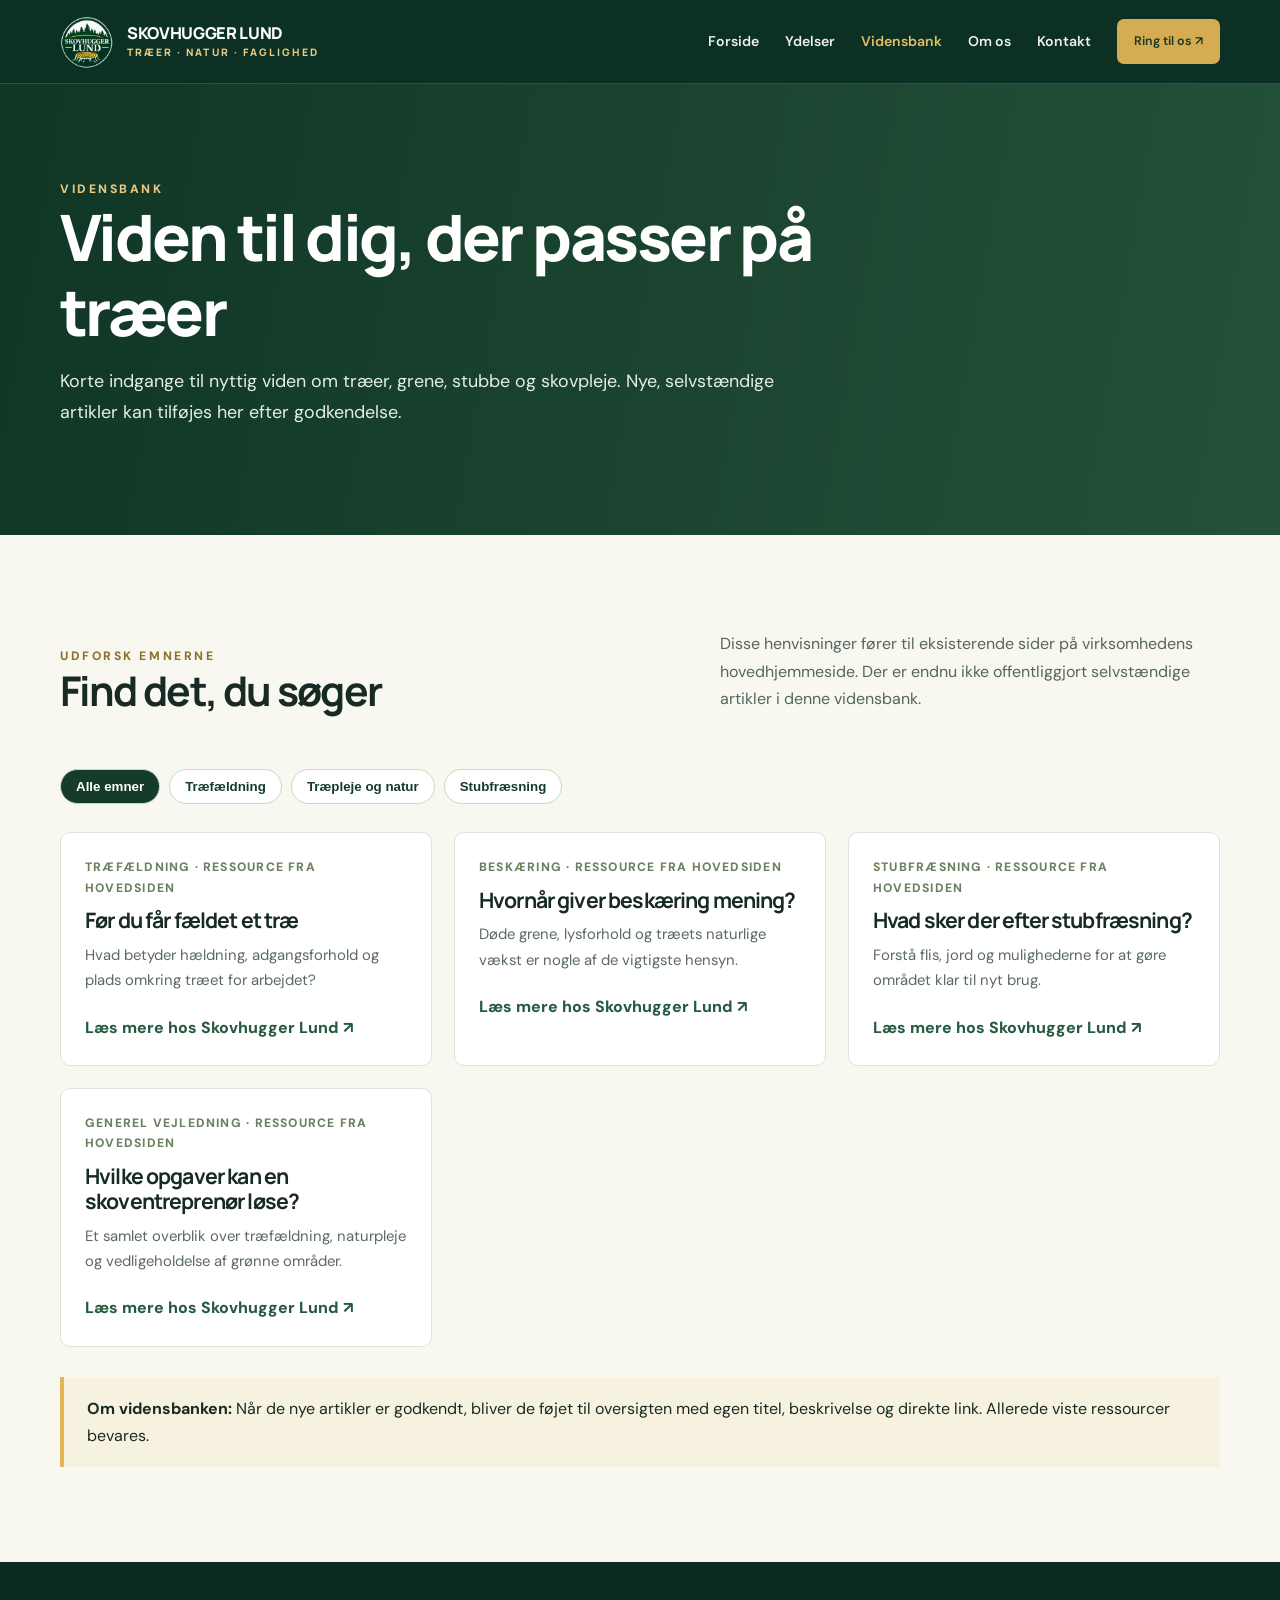
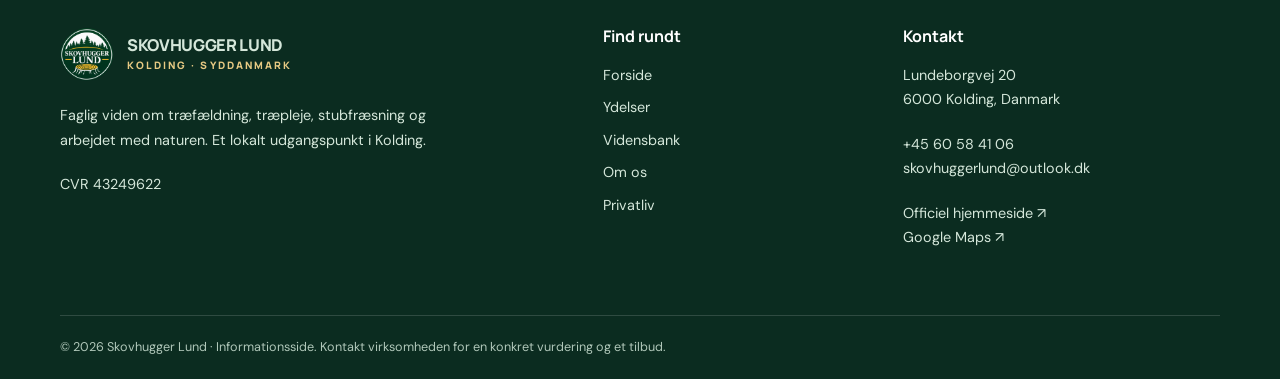
==== blog.html @ 534b33aa "Add files via upload" ====
<!doctype html><html lang="da"><head><meta charset="utf-8"><meta name="viewport" content="width=device-width, initial-scale=1"><meta name="theme-color" content="#0d3024"><meta name="description" content="Læs praktisk information om træfældning, beskæring, træpleje og stubfræsning. Vidensbank fra Skovhugger Lund."><meta name="robots" content="index,follow"><title>Vidensbank om træer | Skovhugger Lund</title><link rel="icon" type="image/png" href="favicon.png"><link rel="stylesheet" href="styles.css"><meta property="og:type" content="website"><meta property="og:title" content="Vidensbank om træer | Skovhugger Lund"><meta property="og:description" content="Læs praktisk information om træfældning, beskæring, træpleje og stubfræsning. Vidensbank fra Skovhugger Lund."><meta property="og:image" content="https://www.skovhuggerlund.dk/wp-content/uploads/2026/08/Skovhugger-Lund-logo.jpg.webp"></head><body><a href="#main" class="sr-only">Spring til indhold</a><header class="header"><div class="container header-inner"><a class="brand" href="index.html" aria-label="Skovhugger Lund – forsiden"><img src="logo.png" width="54" height="54" alt="Skovhugger Lund logo"><span>SKOVHUGGER LUND<small>TRÆER · NATUR · FAGLIGHED</small></span></a><button class="menu-button" type="button" aria-label="Åbn menu" aria-controls="nav" aria-expanded="false">☰</button><nav class="nav" id="nav" aria-label="Hovedmenu"><a href="index.html">Forside</a><a href="services.html">Ydelser</a><a href="blog.html" class="active" aria-current="page">Vidensbank</a><a href="about.html">Om os</a><a href="contact.html">Kontakt</a><a class="btn gold" href="tel:+4560584106">Ring til os ↗</a></nav></div></header><main id="main"><section class="page-hero"><div class="container"><div class="eyebrow light">Vidensbank</div><h1>Viden til dig, der passer på træer</h1><p>Korte indgange til nyttig viden om træer, grene, stubbe og skovpleje. Nye, selvstændige artikler kan tilføjes her efter godkendelse.</p></div></section><section class="section"><div class="container"><div class="section-title"><div><div class="eyebrow">Udforsk emnerne</div><h2>Find det, du søger</h2></div><p class="muted">Disse henvisninger fører til eksisterende sider på virksomhedens hovedhjemmeside. Der er endnu ikke offentliggjort selvstændige artikler i denne vidensbank.</p></div><div class="filters" role="group" aria-label="Filtrér ressourcer"><button type="button" class="filter" data-filter="alle" aria-pressed="true">Alle emner</button><button type="button" class="filter" data-filter="traer" aria-pressed="false">Træfældning</button><button type="button" class="filter" data-filter="pleje" aria-pressed="false">Træpleje og natur</button><button type="button" class="filter" data-filter="stub" aria-pressed="false">Stubfræsning</button></div><div class="grid"><article class="resource" data-category="traer"><div class="resource-tag">Træfældning · Ressource fra hovedsiden</div><h3>Før du får fældet et træ</h3><p>Hvad betyder hældning, adgangsforhold og plads omkring træet for arbejdet?</p><a class="text-link" href="https://www.skovhuggerlund.dk/traefaeldning/" target="_blank" rel="noopener">Læs mere hos Skovhugger Lund ↗</a></article><article class="resource" data-category="pleje"><div class="resource-tag">Beskæring · Ressource fra hovedsiden</div><h3>Hvornår giver beskæring mening?</h3><p>Døde grene, lysforhold og træets naturlige vækst er nogle af de vigtigste hensyn.</p><a class="text-link" href="https://www.skovhuggerlund.dk/ydelser/" target="_blank" rel="noopener">Læs mere hos Skovhugger Lund ↗</a></article><article class="resource" data-category="stub"><div class="resource-tag">Stubfræsning · Ressource fra hovedsiden</div><h3>Hvad sker der efter stubfræsning?</h3><p>Forstå flis, jord og mulighederne for at gøre området klar til nyt brug.</p><a class="text-link" href="https://www.skovhuggerlund.dk/stubfraesning/" target="_blank" rel="noopener">Læs mere hos Skovhugger Lund ↗</a></article><article class="resource" data-category="pleje"><div class="resource-tag">Generel vejledning · Ressource fra hovedsiden</div><h3>Hvilke opgaver kan en skoventreprenør løse?</h3><p>Et samlet overblik over træfældning, naturpleje og vedligeholdelse af grønne områder.</p><a class="text-link" href="https://www.skovhuggerlund.dk/ydelser/" target="_blank" rel="noopener">Læs mere hos Skovhugger Lund ↗</a></article></div><div class="notice"><strong>Om vidensbanken:</strong> Når de nye artikler er godkendt, bliver de føjet til oversigten med egen titel, beskrivelse og direkte link. Allerede viste ressourcer bevares.</div></div></section></main><footer class="footer"><div class="container"><div class="footer-cols"><div><a class="brand" href="index.html"><img src="logo.png" alt="Skovhugger Lund" width="52" height="52"><span>SKOVHUGGER LUND<small>KOLDING · SYDDANMARK</small></span></a><p style="margin-top:22px;max-width:370px">Faglig viden om træfældning, træpleje, stubfræsning og arbejdet med naturen. Et lokalt udgangspunkt i Kolding.</p><p>CVR 43249622</p></div><div><h3>Find rundt</h3><ul><li><a href="index.html">Forside</a></li><li><a href="services.html">Ydelser</a></li><li><a href="blog.html">Vidensbank</a></li><li><a href="about.html">Om os</a></li><li><a href="privacy.html">Privatliv</a></li></ul></div><div><h3>Kontakt</h3><p>Lundeborgvej 20<br>6000 Kolding, Danmark</p><p><a href="tel:+4560584106">+45 60 58 41 06</a><br><a href="mailto:skovhuggerlund@outlook.dk">skovhuggerlund@outlook.dk</a></p><p><a href="https://www.skovhuggerlund.dk/" target="_blank" rel="noopener">Officiel hjemmeside ↗</a><br><a href="https://maps.app.goo.gl/Zr2GKgcFrVyvJgzz7" target="_blank" rel="noopener">Google Maps ↗</a></p></div></div><div class="footer-bottom">© <span id="year">2026</span> Skovhugger Lund · Informationsside. Kontakt virksomheden for en konkret vurdering og et tilbud.</div></div></footer><script src="main.js" defer></script><script>document.getElementById('year').textContent=new Date().getFullYear()</script></body></html>
---- styles.css ----
@import url('https://fonts.googleapis.com/css2?family=DM+Sans:wght@400;500;600;700&family=Manrope:wght@400;500;600;700;800&display=swap');
:root{--pine:#153c2b;--dark:#09291e;--ink:#172b24;--gold:#e5b655;--cream:#f8f7f0;--mint:#ebf1eb;--line:#dbe5db;--max:1160px}*{box-sizing:border-box}html{scroll-behavior:smooth}body{margin:0;color:var(--ink);background:var(--cream);font:16px/1.7 'DM Sans',Arial,sans-serif}a{color:inherit}img{max-width:100%}h1,h2,h3,h4{font-family:Manrope,Arial,sans-serif;line-height:1.17;letter-spacing:-.04em;margin:0 0 17px}h1{font-size:clamp(2.6rem,6vw,5.4rem);font-weight:800}h2{font-size:clamp(2rem,3.2vw,3.4rem)}h3{font-size:1.33rem}p{margin:0 0 20px}a:focus-visible,button:focus-visible,input:focus-visible{outline:3px solid var(--gold);outline-offset:3px}.container{width:min(var(--max),calc(100% - 44px));margin:auto}.eyebrow{font-size:.76rem;text-transform:uppercase;letter-spacing:.21em;font-weight:800;color:#91712c}.eyebrow.light{color:#e9ca84}.muted{color:#53675d}.header{position:sticky;top:0;z-index:30;background:#0d3024;color:#fff;border-bottom:1px solid #ffffff25}.header-inner{display:flex;align-items:center;justify-content:space-between;gap:30px;min-height:83px}.brand{display:flex;align-items:center;gap:13px;text-decoration:none;font:800 1.02rem/1.14 Manrope,sans-serif;letter-spacing:-.02em}.brand img{width:54px;height:54px;object-fit:contain}.brand small{display:block;font-size:.64rem;letter-spacing:.2em;color:#e7ca83;margin-top:5px}.nav{display:flex;align-items:center;gap:26px}.nav a{font-size:.88rem;font-weight:600;text-decoration:none;opacity:.93}.nav a:hover,.nav a.active{color:#f3ca6b}.btn{display:inline-flex;align-items:center;justify-content:center;gap:8px;border:1px solid transparent;border-radius:7px;padding:13px 21px;font-weight:800;text-decoration:none;font-size:.91rem;transition:.2s}.btn:hover{transform:translateY(-2px)}.btn.gold{color:#193827;background:var(--gold)}.btn.dark{color:white;background:var(--pine)}.btn.outline{border-color:#adc4b6;color:var(--pine)}.nav .btn{font-size:.78rem;padding:11px 16px}.menu-button{display:none;border:1px solid #ffffff55;border-radius:6px;background:transparent;color:white;font-size:1.25rem;padding:7px 12px;cursor:pointer}.hero{position:relative;background:linear-gradient(90deg,rgba(5,30,22,.95),rgba(5,30,22,.82) 52%,rgba(5,30,22,.24)),url('forest-hero.svg') center/cover;min-height:670px;display:flex;align-items:center;color:#fff;overflow:hidden}.hero .container{padding:92px 0;position:relative;z-index:1}.hero h1{max-width:830px}.hero p{max-width:600px;color:#e1e9df;font-size:1.16rem}.hero-actions{display:flex;gap:14px;flex-wrap:wrap;margin-top:33px}.hero .btn.outline{border-color:#fff7;color:#fff}.hero-bottom{margin-top:62px;display:flex;gap:36px;flex-wrap:wrap}.hero-bottom span{border-left:2px solid var(--gold);padding-left:14px;font-size:.9rem;color:#d4e4d9}.section{padding:95px 0}.section.soft{background:#edf3ef}.section.dark{background:#143e2d;color:white}.section-title{display:flex;justify-content:space-between;align-items:end;gap:20px;margin-bottom:37px}.section-title p{max-width:500px}.grid{display:grid;grid-template-columns:repeat(3,1fr);gap:22px}.card{background:#fff;border:1px solid #dfe8df;border-radius:11px;overflow:hidden;box-shadow:0 10px 27px #173f2910;display:flex;flex-direction:column}.card-icon{height:145px;background:linear-gradient(145deg,#d1e5d5,#ecf0e5);display:grid;place-items:center;font-size:3.3rem;color:#255541}.card-body{padding:25px;flex:1}.card h3{font-size:1.19rem;margin-bottom:10px}.card p{font-size:.92rem;color:#56685e;line-height:1.65}.text-link{text-decoration:none;font-weight:800;color:#275b41}.text-link:hover{text-decoration:underline}.split{display:grid;grid-template-columns:1fr 1fr;gap:65px;align-items:center}.visual{border-radius:12px;min-height:410px;background:linear-gradient(180deg,#17412f22,#0b3028ce),url('forest-hero.svg') center/cover;position:relative;overflow:hidden}.visual .stamp{position:absolute;bottom:23px;left:22px;background:#fff;padding:14px 18px;border-radius:8px;max-width:240px;font-weight:800;line-height:1.35}.checklist{list-style:none;margin:26px 0;padding:0}.checklist li{padding:10px 0;border-bottom:1px solid #dbe6dd}.checklist li:before{content:'✓';font-weight:bold;color:#2d7950;margin-right:12px}.steps{display:grid;grid-template-columns:repeat(4,1fr);gap:18px}.step{background:#23513c;border:1px solid #ffffff1c;border-radius:12px;padding:27px}.step strong{display:block;font:800 2.3rem Manrope;color:#edc26b;margin-bottom:24px}.step h3{font-size:1.1rem}.step p{font-size:.9rem;color:#d2e2d7;margin:0}.cta{background:#e4b65c;padding:49px;border-radius:14px;display:flex;justify-content:space-between;align-items:center;gap:28px}.cta h2{font-size:2.25rem}.cta p{margin:0}.footer{background:#0b2c20;color:#d5e7da;padding:65px 0 22px}.footer-cols{display:grid;grid-template-columns:2fr 1fr 1.3fr;gap:55px}.footer h3{font-size:1rem;color:#fff;letter-spacing:0}.footer a{text-decoration:none}.footer a:hover{color:#efc26c}.footer ul{list-style:none;padding:0;margin:0}.footer li{margin:8px 0}.footer p,.footer li{font-size:.9rem}.footer-bottom{border-top:1px solid #ffffff26;margin-top:45px;padding-top:20px;font-size:.79rem;color:#b0c7b9}.page-hero{background:linear-gradient(100deg,#103626,#245139);color:white;padding:95px 0 88px}.page-hero h1{font-size:clamp(2.4rem,5vw,4.4rem);max-width:850px}.page-hero p{max-width:720px;color:#e4eee7;font-size:1.12rem}.article{max-width:800px;margin:auto}.article h2{font-size:1.7rem;margin-top:39px}.article h3{font-size:1.25rem;margin-top:27px}.article li{margin:9px 0}.pill{display:inline-block;border:1px solid #ccdacd;padding:7px 12px;margin:4px;border-radius:30px;background:white;font-size:.85rem}.filters{display:flex;flex-wrap:wrap;gap:9px;margin-bottom:28px}.filter{background:#fff;border:1px solid #c6d9c8;padding:9px 15px;border-radius:30px;cursor:pointer;color:var(--pine);font-weight:700}.filter[aria-pressed=true]{background:var(--pine);color:white}.resource{padding:24px;border-radius:10px;border:1px solid var(--line);background:#fff}.resource-tag{font-size:.76rem;text-transform:uppercase;letter-spacing:.1em;color:#6a805f;font-weight:800}.resource h3{margin:10px 0}.resource p{font-size:.93rem;color:#5a6a62}.contact-grid{display:grid;grid-template-columns:1fr 1fr;gap:22px}.contact-box{background:white;border:1px solid var(--line);padding:32px;border-radius:12px}.contact-box h3{margin-bottom:12px}.notice{border-left:4px solid var(--gold);padding:18px 23px;background:#f7f1df;margin-top:30px}.sr-only{position:absolute;clip:rect(0,0,0,0);width:1px;height:1px;overflow:hidden}@media(max-width:900px){.nav{display:none;position:absolute;top:82px;left:0;right:0;background:#0d3024;flex-direction:column;align-items:stretch;gap:0;padding:10px 25px 22px;box-shadow:0 16px 20px #0003}.nav.open{display:flex}.nav a{padding:12px;border-bottom:1px solid #ffffff1b}.menu-button{display:block}.grid{grid-template-columns:repeat(2,1fr)}.steps{grid-template-columns:repeat(2,1fr)}.split{grid-template-columns:1fr}.footer-cols{grid-template-columns:1fr 1fr}.cta{flex-direction:column;align-items:start}}@media(max-width:600px){.container{width:min(var(--max),calc(100% - 32px))}.section{padding:66px 0}.hero{min-height:610px}.hero .container{padding:70px 0}.hero h1{font-size:2.75rem}.hero-bottom{gap:15px;margin-top:42px}.grid,.steps,.footer-cols,.contact-grid{grid-template-columns:1fr}.section-title{display:block}.visual{min-height:280px}.cta{padding:28px}.cta h2{font-size:1.75rem}.brand img{width:48px;height:48px}.page-hero{padding:65px 0}.footer-cols{gap:25px}}
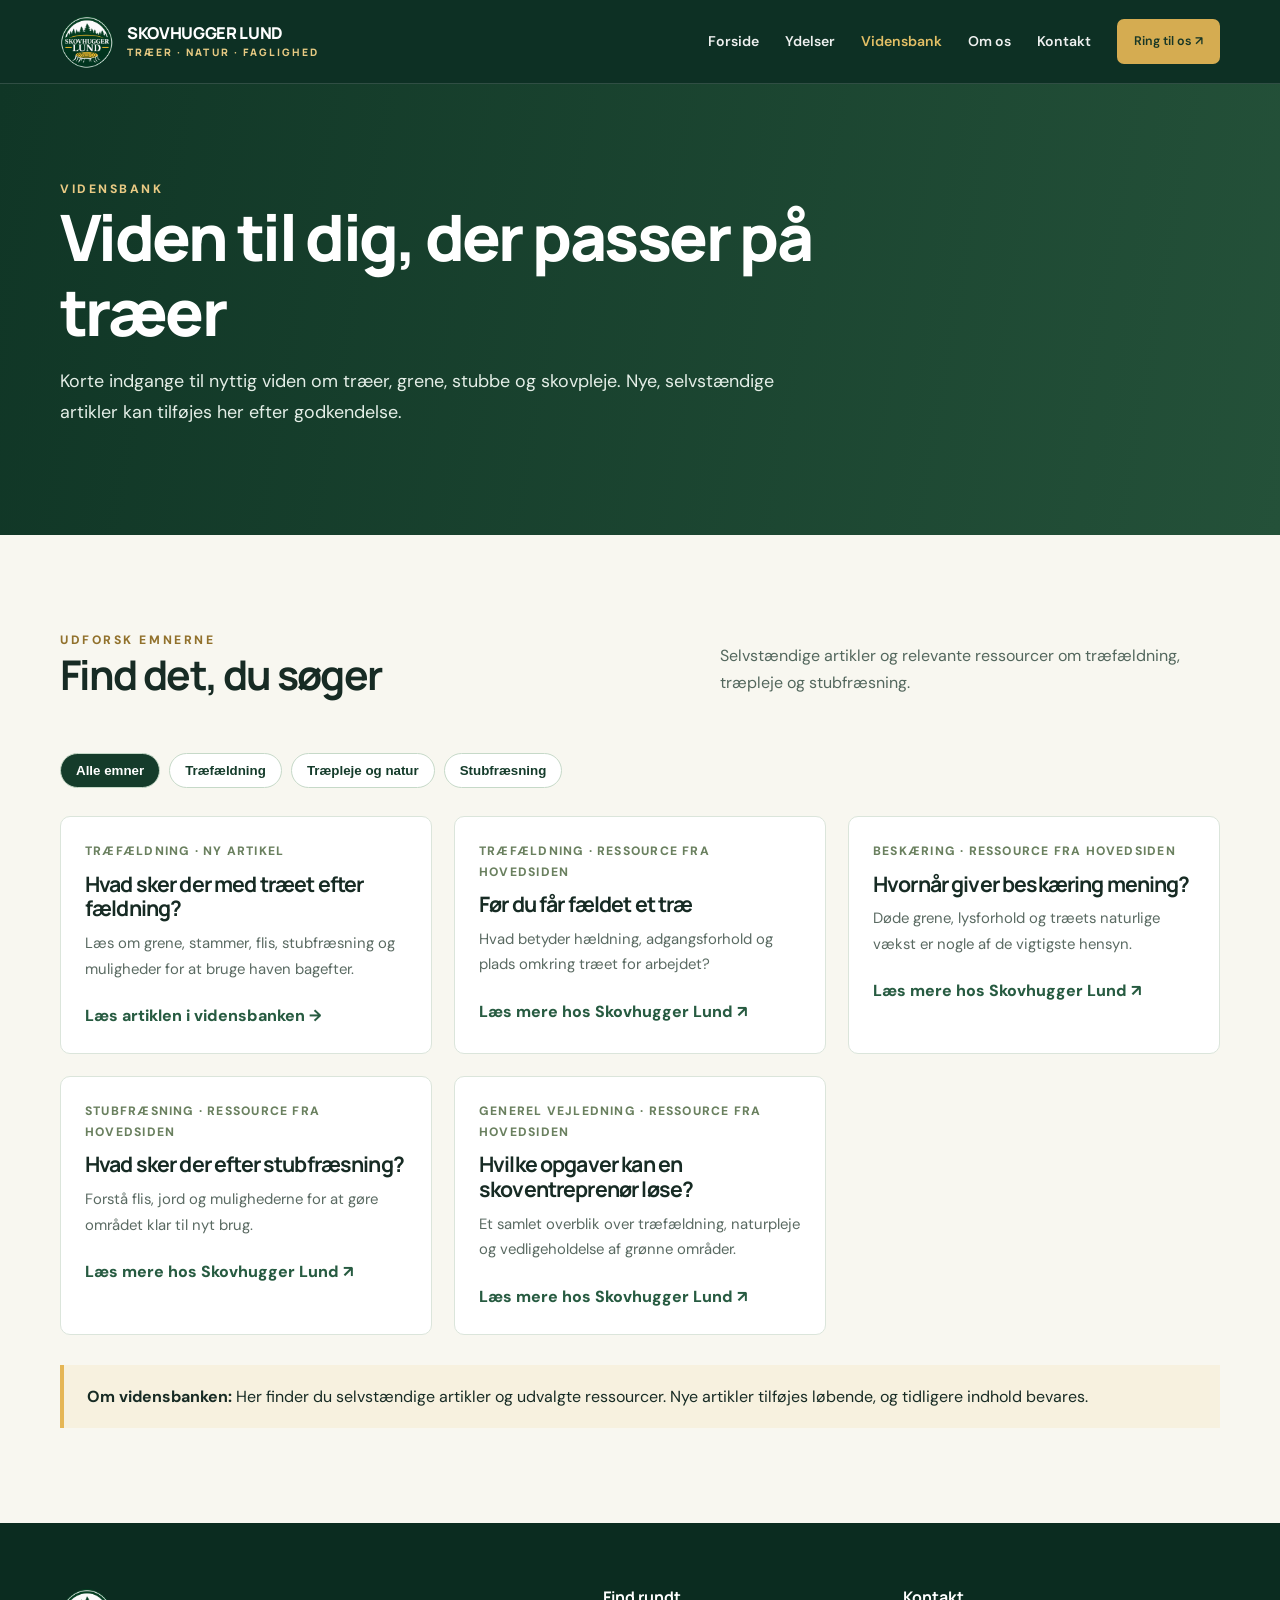
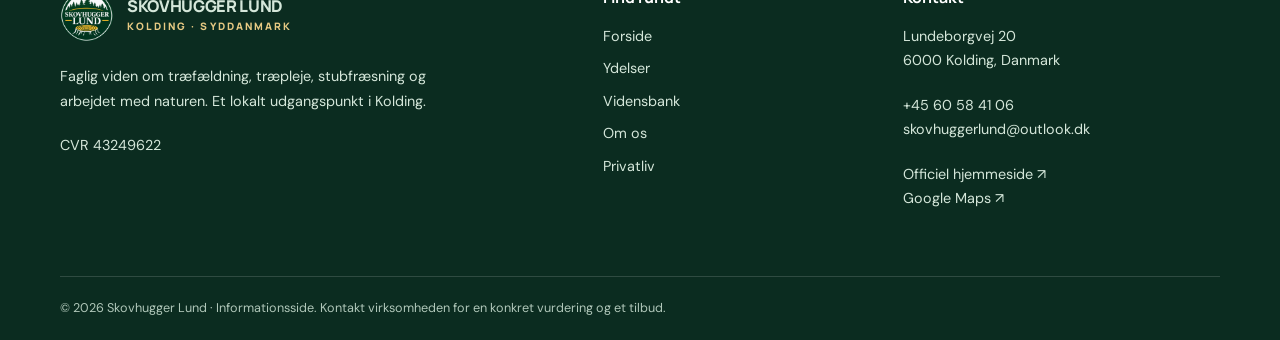
==== commit 50549cc2: "Add files via upload" ====
--- a/blog.html
+++ b/blog.html
@@ -1 +1,2 @@
-<!doctype html><html lang="da"><head><meta charset="utf-8"><meta name="viewport" content="width=device-width, initial-scale=1"><meta name="theme-color" content="#0d3024"><meta name="description" content="Læs praktisk information om træfældning, beskæring, træpleje og stubfræsning. Vidensbank fra Skovhugger Lund."><meta name="robots" content="index,follow"><title>Vidensbank om træer | Skovhugger Lund</title><link rel="icon" type="image/png" href="favicon.png"><link rel="stylesheet" href="styles.css"><meta property="og:type" content="website"><meta property="og:title" content="Vidensbank om træer | Skovhugger Lund"><meta property="og:description" content="Læs praktisk information om træfældning, beskæring, træpleje og stubfræsning. Vidensbank fra Skovhugger Lund."><meta property="og:image" content="https://www.skovhuggerlund.dk/wp-content/uploads/2026/08/Skovhugger-Lund-logo.jpg.webp"></head><body><a href="#main" class="sr-only">Spring til indhold</a><header class="header"><div class="container header-inner"><a class="brand" href="index.html" aria-label="Skovhugger Lund – forsiden"><img src="logo.png" width="54" height="54" alt="Skovhugger Lund logo"><span>SKOVHUGGER LUND<small>TRÆER · NATUR · FAGLIGHED</small></span></a><button class="menu-button" type="button" aria-label="Åbn menu" aria-controls="nav" aria-expanded="false">☰</button><nav class="nav" id="nav" aria-label="Hovedmenu"><a href="index.html">Forside</a><a href="services.html">Ydelser</a><a href="blog.html" class="active" aria-current="page">Vidensbank</a><a href="about.html">Om os</a><a href="contact.html">Kontakt</a><a class="btn gold" href="tel:+4560584106">Ring til os ↗</a></nav></div></header><main id="main"><section class="page-hero"><div class="container"><div class="eyebrow light">Vidensbank</div><h1>Viden til dig, der passer på træer</h1><p>Korte indgange til nyttig viden om træer, grene, stubbe og skovpleje. Nye, selvstændige artikler kan tilføjes her efter godkendelse.</p></div></section><section class="section"><div class="container"><div class="section-title"><div><div class="eyebrow">Udforsk emnerne</div><h2>Find det, du søger</h2></div><p class="muted">Disse henvisninger fører til eksisterende sider på virksomhedens hovedhjemmeside. Der er endnu ikke offentliggjort selvstændige artikler i denne vidensbank.</p></div><div class="filters" role="group" aria-label="Filtrér ressourcer"><button type="button" class="filter" data-filter="alle" aria-pressed="true">Alle emner</button><button type="button" class="filter" data-filter="traer" aria-pressed="false">Træfældning</button><button type="button" class="filter" data-filter="pleje" aria-pressed="false">Træpleje og natur</button><button type="button" class="filter" data-filter="stub" aria-pressed="false">Stubfræsning</button></div><div class="grid"><article class="resource" data-category="traer"><div class="resource-tag">Træfældning · Ressource fra hovedsiden</div><h3>Før du får fældet et træ</h3><p>Hvad betyder hældning, adgangsforhold og plads omkring træet for arbejdet?</p><a class="text-link" href="https://www.skovhuggerlund.dk/traefaeldning/" target="_blank" rel="noopener">Læs mere hos Skovhugger Lund ↗</a></article><article class="resource" data-category="pleje"><div class="resource-tag">Beskæring · Ressource fra hovedsiden</div><h3>Hvornår giver beskæring mening?</h3><p>Døde grene, lysforhold og træets naturlige vækst er nogle af de vigtigste hensyn.</p><a class="text-link" href="https://www.skovhuggerlund.dk/ydelser/" target="_blank" rel="noopener">Læs mere hos Skovhugger Lund ↗</a></article><article class="resource" data-category="stub"><div class="resource-tag">Stubfræsning · Ressource fra hovedsiden</div><h3>Hvad sker der efter stubfræsning?</h3><p>Forstå flis, jord og mulighederne for at gøre området klar til nyt brug.</p><a class="text-link" href="https://www.skovhuggerlund.dk/stubfraesning/" target="_blank" rel="noopener">Læs mere hos Skovhugger Lund ↗</a></article><article class="resource" data-category="pleje"><div class="resource-tag">Generel vejledning · Ressource fra hovedsiden</div><h3>Hvilke opgaver kan en skoventreprenør løse?</h3><p>Et samlet overblik over træfældning, naturpleje og vedligeholdelse af grønne områder.</p><a class="text-link" href="https://www.skovhuggerlund.dk/ydelser/" target="_blank" rel="noopener">Læs mere hos Skovhugger Lund ↗</a></article></div><div class="notice"><strong>Om vidensbanken:</strong> Når de nye artikler er godkendt, bliver de føjet til oversigten med egen titel, beskrivelse og direkte link. Allerede viste ressourcer bevares.</div></div></section></main><footer class="footer"><div class="container"><div class="footer-cols"><div><a class="brand" href="index.html"><img src="logo.png" alt="Skovhugger Lund" width="52" height="52"><span>SKOVHUGGER LUND<small>KOLDING · SYDDANMARK</small></span></a><p style="margin-top:22px;max-width:370px">Faglig viden om træfældning, træpleje, stubfræsning og arbejdet med naturen. Et lokalt udgangspunkt i Kolding.</p><p>CVR 43249622</p></div><div><h3>Find rundt</h3><ul><li><a href="index.html">Forside</a></li><li><a href="services.html">Ydelser</a></li><li><a href="blog.html">Vidensbank</a></li><li><a href="about.html">Om os</a></li><li><a href="privacy.html">Privatliv</a></li></ul></div><div><h3>Kontakt</h3><p>Lundeborgvej 20<br>6000 Kolding, Danmark</p><p><a href="tel:+4560584106">+45 60 58 41 06</a><br><a href="mailto:skovhuggerlund@outlook.dk">skovhuggerlund@outlook.dk</a></p><p><a href="https://www.skovhuggerlund.dk/" target="_blank" rel="noopener">Officiel hjemmeside ↗</a><br><a href="https://maps.app.goo.gl/Zr2GKgcFrVyvJgzz7" target="_blank" rel="noopener">Google Maps ↗</a></p></div></div><div class="footer-bottom">© <span id="year">2026</span> Skovhugger Lund · Informationsside. Kontakt virksomheden for en konkret vurdering og et tilbud.</div></div></footer><script src="main.js" defer></script><script>document.getElementById('year').textContent=new Date().getFullYear()</script></body></html>+<!DOCTYPE html>
+<html lang="da"><head><meta charset="utf-8"/><meta content="width=device-width, initial-scale=1" name="viewport"/><meta content="#0d3024" name="theme-color"/><meta content="Læs praktisk information om træfældning, beskæring, træpleje og stubfræsning. Vidensbank fra Skovhugger Lund." name="description"/><meta content="index,follow" name="robots"/><title>Vidensbank om træer | Skovhugger Lund</title><link href="favicon.png" rel="icon" type="image/png"/><link href="styles.css" rel="stylesheet"/><meta content="website" property="og:type"/><meta content="Vidensbank om træer | Skovhugger Lund" property="og:title"/><meta content="Læs praktisk information om træfældning, beskæring, træpleje og stubfræsning. Vidensbank fra Skovhugger Lund." property="og:description"/><meta content="https://www.skovhuggerlund.dk/wp-content/uploads/2026/08/Skovhugger-Lund-logo.jpg.webp" property="og:image"/></head><body><a class="sr-only" href="#main">Spring til indhold</a><header class="header"><div class="container header-inner"><a aria-label="Skovhugger Lund – forsiden" class="brand" href="index.html"><img alt="Skovhugger Lund logo" height="54" src="logo.png" width="54"/><span>SKOVHUGGER LUND<small>TRÆER · NATUR · FAGLIGHED</small></span></a><button aria-controls="nav" aria-expanded="false" aria-label="Åbn menu" class="menu-button" type="button">☰</button><nav aria-label="Hovedmenu" class="nav" id="nav"><a href="index.html">Forside</a><a href="services.html">Ydelser</a><a aria-current="page" class="active" href="blog.html">Vidensbank</a><a href="about.html">Om os</a><a href="contact.html">Kontakt</a><a class="btn gold" href="tel:+4560584106">Ring til os ↗</a></nav></div></header><main id="main"><section class="page-hero"><div class="container"><div class="eyebrow light">Vidensbank</div><h1>Viden til dig, der passer på træer</h1><p>Korte indgange til nyttig viden om træer, grene, stubbe og skovpleje. Nye, selvstændige artikler kan tilføjes her efter godkendelse.</p></div></section><section class="section"><div class="container"><div class="section-title"><div><div class="eyebrow">Udforsk emnerne</div><h2>Find det, du søger</h2></div><p class="muted">Selvstændige artikler og relevante ressourcer om træfældning, træpleje og stubfræsning.</p></div><div aria-label="Filtrér ressourcer" class="filters" role="group"><button aria-pressed="true" class="filter" data-filter="alle" type="button">Alle emner</button><button aria-pressed="false" class="filter" data-filter="traer" type="button">Træfældning</button><button aria-pressed="false" class="filter" data-filter="pleje" type="button">Træpleje og natur</button><button aria-pressed="false" class="filter" data-filter="stub" type="button">Stubfræsning</button></div><div class="grid"><article class="resource" data-category="traer"><div class="resource-tag">Træfældning · Ny artikel</div><h3>Hvad sker der med træet efter fældning?</h3><p>Læs om grene, stammer, flis, stubfræsning og muligheder for at bruge haven bagefter.</p><a class="text-link" href="traefaeldning-kolding-hvad-sker-der-med-traeet.html">Læs artiklen i vidensbanken →</a></article><article class="resource" data-category="traer"><div class="resource-tag">Træfældning · Ressource fra hovedsiden</div><h3>Før du får fældet et træ</h3><p>Hvad betyder hældning, adgangsforhold og plads omkring træet for arbejdet?</p><a class="text-link" href="https://www.skovhuggerlund.dk/traefaeldning/" rel="noopener" target="_blank">Læs mere hos Skovhugger Lund ↗</a></article><article class="resource" data-category="pleje"><div class="resource-tag">Beskæring · Ressource fra hovedsiden</div><h3>Hvornår giver beskæring mening?</h3><p>Døde grene, lysforhold og træets naturlige vækst er nogle af de vigtigste hensyn.</p><a class="text-link" href="https://www.skovhuggerlund.dk/ydelser/" rel="noopener" target="_blank">Læs mere hos Skovhugger Lund ↗</a></article><article class="resource" data-category="stub"><div class="resource-tag">Stubfræsning · Ressource fra hovedsiden</div><h3>Hvad sker der efter stubfræsning?</h3><p>Forstå flis, jord og mulighederne for at gøre området klar til nyt brug.</p><a class="text-link" href="https://www.skovhuggerlund.dk/stubfraesning/" rel="noopener" target="_blank">Læs mere hos Skovhugger Lund ↗</a></article><article class="resource" data-category="pleje"><div class="resource-tag">Generel vejledning · Ressource fra hovedsiden</div><h3>Hvilke opgaver kan en skoventreprenør løse?</h3><p>Et samlet overblik over træfældning, naturpleje og vedligeholdelse af grønne områder.</p><a class="text-link" href="https://www.skovhuggerlund.dk/ydelser/" rel="noopener" target="_blank">Læs mere hos Skovhugger Lund ↗</a></article></div><div class="notice"><strong>Om vidensbanken:</strong> Her finder du selvstændige artikler og udvalgte ressourcer. Nye artikler tilføjes løbende, og tidligere indhold bevares.</div></div></section></main><footer class="footer"><div class="container"><div class="footer-cols"><div><a class="brand" href="index.html"><img alt="Skovhugger Lund" height="52" src="logo.png" width="52"/><span>SKOVHUGGER LUND<small>KOLDING · SYDDANMARK</small></span></a><p style="margin-top:22px;max-width:370px">Faglig viden om træfældning, træpleje, stubfræsning og arbejdet med naturen. Et lokalt udgangspunkt i Kolding.</p><p>CVR 43249622</p></div><div><h3>Find rundt</h3><ul><li><a href="index.html">Forside</a></li><li><a href="services.html">Ydelser</a></li><li><a href="blog.html">Vidensbank</a></li><li><a href="about.html">Om os</a></li><li><a href="privacy.html">Privatliv</a></li></ul></div><div><h3>Kontakt</h3><p>Lundeborgvej 20<br/>6000 Kolding, Danmark</p><p><a href="tel:+4560584106">+45 60 58 41 06</a><br/><a href="mailto:skovhuggerlund@outlook.dk">skovhuggerlund@outlook.dk</a></p><p><a href="https://www.skovhuggerlund.dk/" rel="noopener" target="_blank">Officiel hjemmeside ↗</a><br/><a href="https://maps.app.goo.gl/Zr2GKgcFrVyvJgzz7" rel="noopener" target="_blank">Google Maps ↗</a></p></div></div><div class="footer-bottom">© <span id="year">2026</span> Skovhugger Lund · Informationsside. Kontakt virksomheden for en konkret vurdering og et tilbud.</div></div></footer><script defer="" src="main.js"></script><script>document.getElementById('year').textContent=new Date().getFullYear()</script></body></html>
--- a/styles.css
+++ b/styles.css
@@ -1,2 +1,6 @@
 @import url('https://fonts.googleapis.com/css2?family=DM+Sans:wght@400;500;600;700&family=Manrope:wght@400;500;600;700;800&display=swap');
 :root{--pine:#153c2b;--dark:#09291e;--ink:#172b24;--gold:#e5b655;--cream:#f8f7f0;--mint:#ebf1eb;--line:#dbe5db;--max:1160px}*{box-sizing:border-box}html{scroll-behavior:smooth}body{margin:0;color:var(--ink);background:var(--cream);font:16px/1.7 'DM Sans',Arial,sans-serif}a{color:inherit}img{max-width:100%}h1,h2,h3,h4{font-family:Manrope,Arial,sans-serif;line-height:1.17;letter-spacing:-.04em;margin:0 0 17px}h1{font-size:clamp(2.6rem,6vw,5.4rem);font-weight:800}h2{font-size:clamp(2rem,3.2vw,3.4rem)}h3{font-size:1.33rem}p{margin:0 0 20px}a:focus-visible,button:focus-visible,input:focus-visible{outline:3px solid var(--gold);outline-offset:3px}.container{width:min(var(--max),calc(100% - 44px));margin:auto}.eyebrow{font-size:.76rem;text-transform:uppercase;letter-spacing:.21em;font-weight:800;color:#91712c}.eyebrow.light{color:#e9ca84}.muted{color:#53675d}.header{position:sticky;top:0;z-index:30;background:#0d3024;color:#fff;border-bottom:1px solid #ffffff25}.header-inner{display:flex;align-items:center;justify-content:space-between;gap:30px;min-height:83px}.brand{display:flex;align-items:center;gap:13px;text-decoration:none;font:800 1.02rem/1.14 Manrope,sans-serif;letter-spacing:-.02em}.brand img{width:54px;height:54px;object-fit:contain}.brand small{display:block;font-size:.64rem;letter-spacing:.2em;color:#e7ca83;margin-top:5px}.nav{display:flex;align-items:center;gap:26px}.nav a{font-size:.88rem;font-weight:600;text-decoration:none;opacity:.93}.nav a:hover,.nav a.active{color:#f3ca6b}.btn{display:inline-flex;align-items:center;justify-content:center;gap:8px;border:1px solid transparent;border-radius:7px;padding:13px 21px;font-weight:800;text-decoration:none;font-size:.91rem;transition:.2s}.btn:hover{transform:translateY(-2px)}.btn.gold{color:#193827;background:var(--gold)}.btn.dark{color:white;background:var(--pine)}.btn.outline{border-color:#adc4b6;color:var(--pine)}.nav .btn{font-size:.78rem;padding:11px 16px}.menu-button{display:none;border:1px solid #ffffff55;border-radius:6px;background:transparent;color:white;font-size:1.25rem;padding:7px 12px;cursor:pointer}.hero{position:relative;background:linear-gradient(90deg,rgba(5,30,22,.95),rgba(5,30,22,.82) 52%,rgba(5,30,22,.24)),url('forest-hero.svg') center/cover;min-height:670px;display:flex;align-items:center;color:#fff;overflow:hidden}.hero .container{padding:92px 0;position:relative;z-index:1}.hero h1{max-width:830px}.hero p{max-width:600px;color:#e1e9df;font-size:1.16rem}.hero-actions{display:flex;gap:14px;flex-wrap:wrap;margin-top:33px}.hero .btn.outline{border-color:#fff7;color:#fff}.hero-bottom{margin-top:62px;display:flex;gap:36px;flex-wrap:wrap}.hero-bottom span{border-left:2px solid var(--gold);padding-left:14px;font-size:.9rem;color:#d4e4d9}.section{padding:95px 0}.section.soft{background:#edf3ef}.section.dark{background:#143e2d;color:white}.section-title{display:flex;justify-content:space-between;align-items:end;gap:20px;margin-bottom:37px}.section-title p{max-width:500px}.grid{display:grid;grid-template-columns:repeat(3,1fr);gap:22px}.card{background:#fff;border:1px solid #dfe8df;border-radius:11px;overflow:hidden;box-shadow:0 10px 27px #173f2910;display:flex;flex-direction:column}.card-icon{height:145px;background:linear-gradient(145deg,#d1e5d5,#ecf0e5);display:grid;place-items:center;font-size:3.3rem;color:#255541}.card-body{padding:25px;flex:1}.card h3{font-size:1.19rem;margin-bottom:10px}.card p{font-size:.92rem;color:#56685e;line-height:1.65}.text-link{text-decoration:none;font-weight:800;color:#275b41}.text-link:hover{text-decoration:underline}.split{display:grid;grid-template-columns:1fr 1fr;gap:65px;align-items:center}.visual{border-radius:12px;min-height:410px;background:linear-gradient(180deg,#17412f22,#0b3028ce),url('forest-hero.svg') center/cover;position:relative;overflow:hidden}.visual .stamp{position:absolute;bottom:23px;left:22px;background:#fff;padding:14px 18px;border-radius:8px;max-width:240px;font-weight:800;line-height:1.35}.checklist{list-style:none;margin:26px 0;padding:0}.checklist li{padding:10px 0;border-bottom:1px solid #dbe6dd}.checklist li:before{content:'✓';font-weight:bold;color:#2d7950;margin-right:12px}.steps{display:grid;grid-template-columns:repeat(4,1fr);gap:18px}.step{background:#23513c;border:1px solid #ffffff1c;border-radius:12px;padding:27px}.step strong{display:block;font:800 2.3rem Manrope;color:#edc26b;margin-bottom:24px}.step h3{font-size:1.1rem}.step p{font-size:.9rem;color:#d2e2d7;margin:0}.cta{background:#e4b65c;padding:49px;border-radius:14px;display:flex;justify-content:space-between;align-items:center;gap:28px}.cta h2{font-size:2.25rem}.cta p{margin:0}.footer{background:#0b2c20;color:#d5e7da;padding:65px 0 22px}.footer-cols{display:grid;grid-template-columns:2fr 1fr 1.3fr;gap:55px}.footer h3{font-size:1rem;color:#fff;letter-spacing:0}.footer a{text-decoration:none}.footer a:hover{color:#efc26c}.footer ul{list-style:none;padding:0;margin:0}.footer li{margin:8px 0}.footer p,.footer li{font-size:.9rem}.footer-bottom{border-top:1px solid #ffffff26;margin-top:45px;padding-top:20px;font-size:.79rem;color:#b0c7b9}.page-hero{background:linear-gradient(100deg,#103626,#245139);color:white;padding:95px 0 88px}.page-hero h1{font-size:clamp(2.4rem,5vw,4.4rem);max-width:850px}.page-hero p{max-width:720px;color:#e4eee7;font-size:1.12rem}.article{max-width:800px;margin:auto}.article h2{font-size:1.7rem;margin-top:39px}.article h3{font-size:1.25rem;margin-top:27px}.article li{margin:9px 0}.pill{display:inline-block;border:1px solid #ccdacd;padding:7px 12px;margin:4px;border-radius:30px;background:white;font-size:.85rem}.filters{display:flex;flex-wrap:wrap;gap:9px;margin-bottom:28px}.filter{background:#fff;border:1px solid #c6d9c8;padding:9px 15px;border-radius:30px;cursor:pointer;color:var(--pine);font-weight:700}.filter[aria-pressed=true]{background:var(--pine);color:white}.resource{padding:24px;border-radius:10px;border:1px solid var(--line);background:#fff}.resource-tag{font-size:.76rem;text-transform:uppercase;letter-spacing:.1em;color:#6a805f;font-weight:800}.resource h3{margin:10px 0}.resource p{font-size:.93rem;color:#5a6a62}.contact-grid{display:grid;grid-template-columns:1fr 1fr;gap:22px}.contact-box{background:white;border:1px solid var(--line);padding:32px;border-radius:12px}.contact-box h3{margin-bottom:12px}.notice{border-left:4px solid var(--gold);padding:18px 23px;background:#f7f1df;margin-top:30px}.sr-only{position:absolute;clip:rect(0,0,0,0);width:1px;height:1px;overflow:hidden}@media(max-width:900px){.nav{display:none;position:absolute;top:82px;left:0;right:0;background:#0d3024;flex-direction:column;align-items:stretch;gap:0;padding:10px 25px 22px;box-shadow:0 16px 20px #0003}.nav.open{display:flex}.nav a{padding:12px;border-bottom:1px solid #ffffff1b}.menu-button{display:block}.grid{grid-template-columns:repeat(2,1fr)}.steps{grid-template-columns:repeat(2,1fr)}.split{grid-template-columns:1fr}.footer-cols{grid-template-columns:1fr 1fr}.cta{flex-direction:column;align-items:start}}@media(max-width:600px){.container{width:min(var(--max),calc(100% - 32px))}.section{padding:66px 0}.hero{min-height:610px}.hero .container{padding:70px 0}.hero h1{font-size:2.75rem}.hero-bottom{gap:15px;margin-top:42px}.grid,.steps,.footer-cols,.contact-grid{grid-template-columns:1fr}.section-title{display:block}.visual{min-height:280px}.cta{padding:28px}.cta h2{font-size:1.75rem}.brand img{width:48px;height:48px}.page-hero{padding:65px 0}.footer-cols{gap:25px}}
+
+/* Article 06 additions */
+.article-note{padding:20px 24px;margin:25px 0;border-left:4px solid var(--gold);background:#f5edd9;border-radius:0 8px 8px 0}
+.article-options{display:grid;grid-template-columns:repeat(3,1fr);gap:14px;margin:26px 0 32px}.article-options>div{background:white;border:1px solid var(--line);border-radius:10px;padding:21px}.article-options h3{font-size:1.13rem;margin:12px 0}.article-options p{font-size:.91rem;margin:0}.article-check{padding-left:22px}.author-line{margin-top:42px;padding-top:20px;border-top:1px solid var(--line);color:#465b4d;font-size:.9rem}.author-line span{font-size:.85rem}@media(max-width:750px){.article-options{grid-template-columns:1fr}}
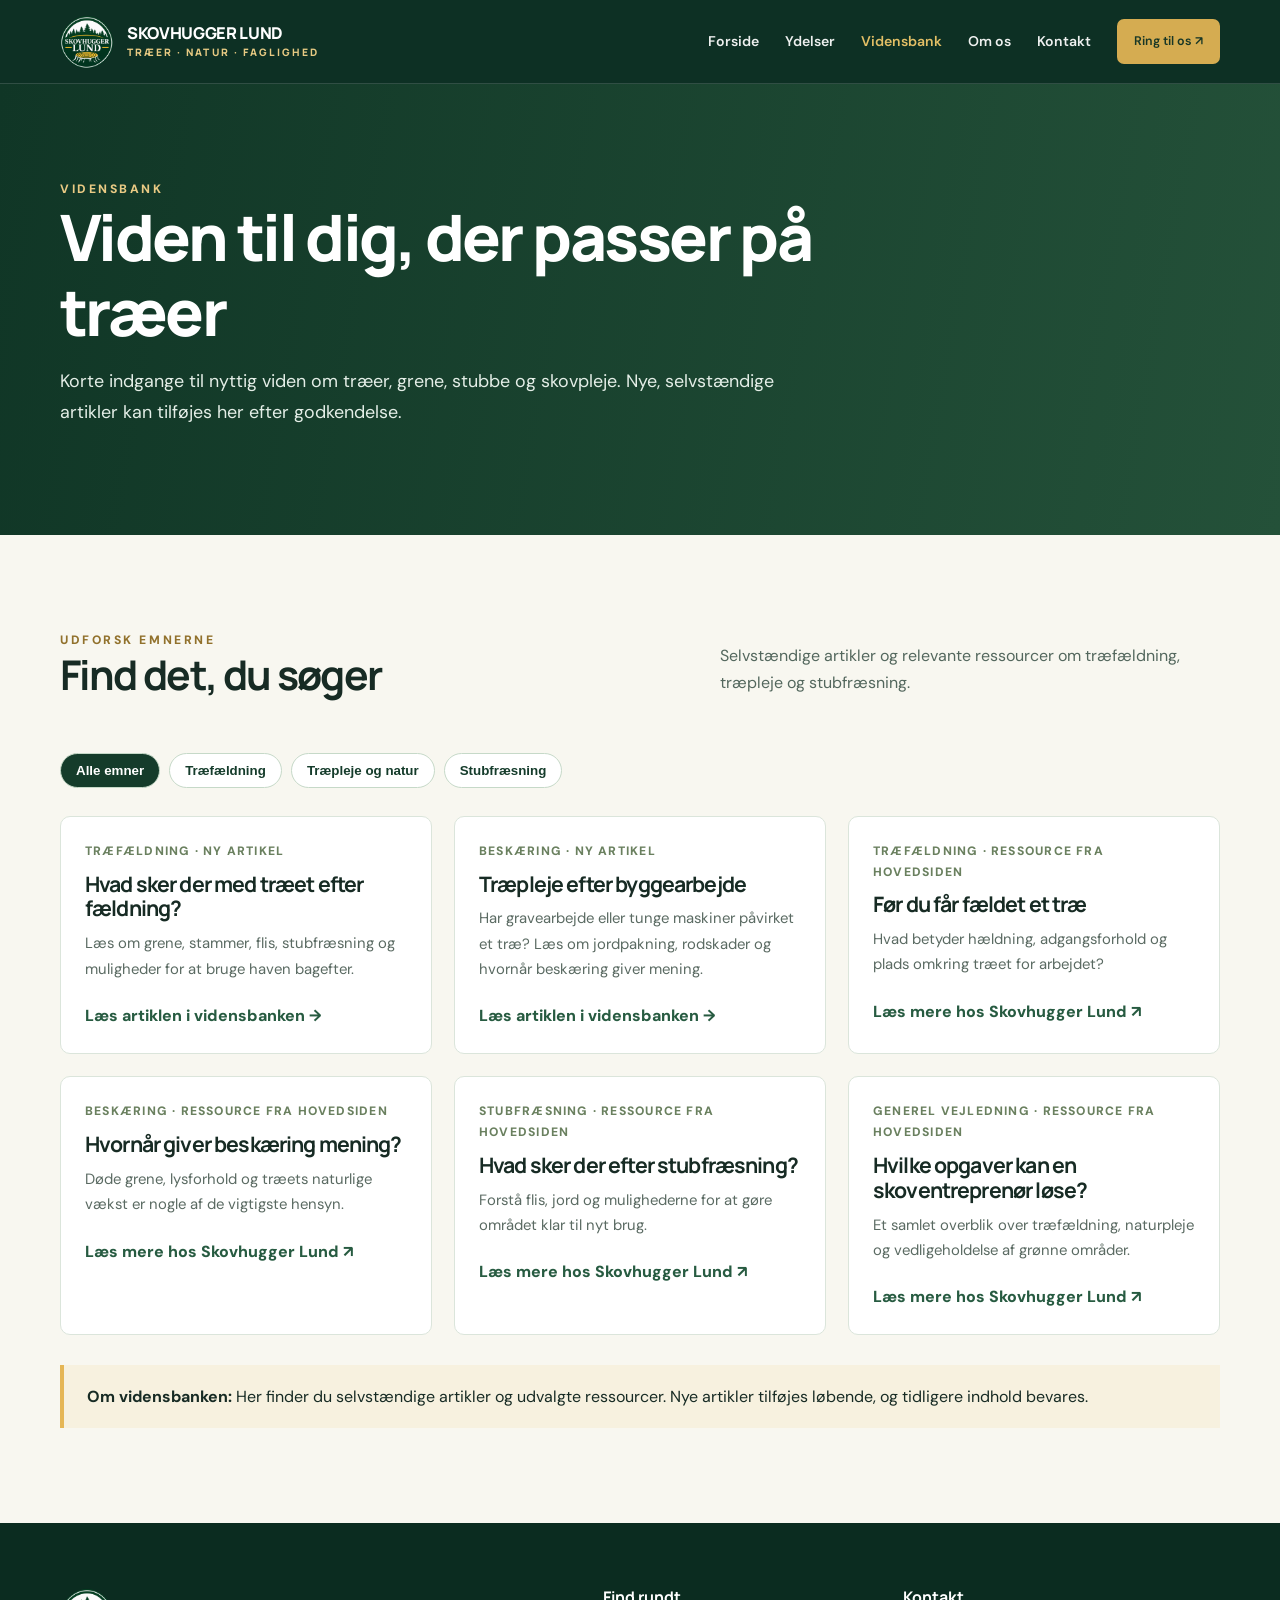
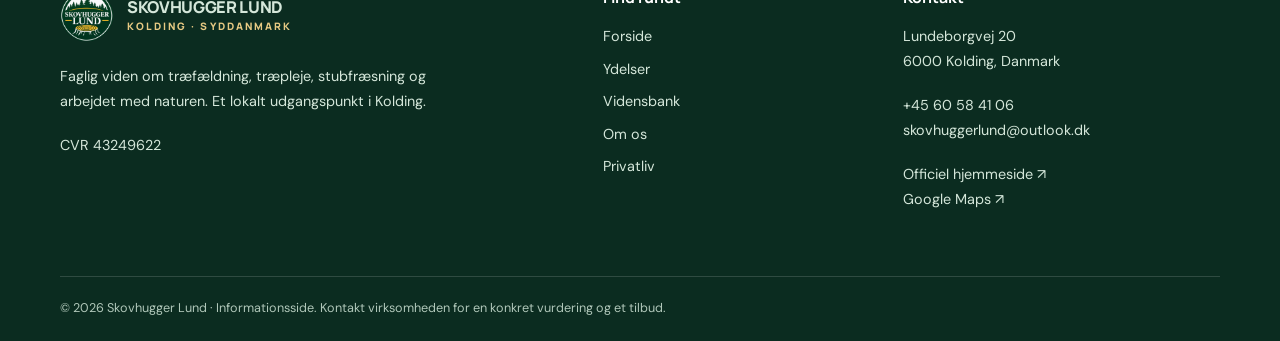
==== commit 3c0ccbc3: "Add files via upload" ====
--- a/blog.html
+++ b/blog.html
@@ -1,2 +1,3 @@
 <!DOCTYPE html>
-<html lang="da"><head><meta charset="utf-8"/><meta content="width=device-width, initial-scale=1" name="viewport"/><meta content="#0d3024" name="theme-color"/><meta content="Læs praktisk information om træfældning, beskæring, træpleje og stubfræsning. Vidensbank fra Skovhugger Lund." name="description"/><meta content="index,follow" name="robots"/><title>Vidensbank om træer | Skovhugger Lund</title><link href="favicon.png" rel="icon" type="image/png"/><link href="styles.css" rel="stylesheet"/><meta content="website" property="og:type"/><meta content="Vidensbank om træer | Skovhugger Lund" property="og:title"/><meta content="Læs praktisk information om træfældning, beskæring, træpleje og stubfræsning. Vidensbank fra Skovhugger Lund." property="og:description"/><meta content="https://www.skovhuggerlund.dk/wp-content/uploads/2026/08/Skovhugger-Lund-logo.jpg.webp" property="og:image"/></head><body><a class="sr-only" href="#main">Spring til indhold</a><header class="header"><div class="container header-inner"><a aria-label="Skovhugger Lund – forsiden" class="brand" href="index.html"><img alt="Skovhugger Lund logo" height="54" src="logo.png" width="54"/><span>SKOVHUGGER LUND<small>TRÆER · NATUR · FAGLIGHED</small></span></a><button aria-controls="nav" aria-expanded="false" aria-label="Åbn menu" class="menu-button" type="button">☰</button><nav aria-label="Hovedmenu" class="nav" id="nav"><a href="index.html">Forside</a><a href="services.html">Ydelser</a><a aria-current="page" class="active" href="blog.html">Vidensbank</a><a href="about.html">Om os</a><a href="contact.html">Kontakt</a><a class="btn gold" href="tel:+4560584106">Ring til os ↗</a></nav></div></header><main id="main"><section class="page-hero"><div class="container"><div class="eyebrow light">Vidensbank</div><h1>Viden til dig, der passer på træer</h1><p>Korte indgange til nyttig viden om træer, grene, stubbe og skovpleje. Nye, selvstændige artikler kan tilføjes her efter godkendelse.</p></div></section><section class="section"><div class="container"><div class="section-title"><div><div class="eyebrow">Udforsk emnerne</div><h2>Find det, du søger</h2></div><p class="muted">Selvstændige artikler og relevante ressourcer om træfældning, træpleje og stubfræsning.</p></div><div aria-label="Filtrér ressourcer" class="filters" role="group"><button aria-pressed="true" class="filter" data-filter="alle" type="button">Alle emner</button><button aria-pressed="false" class="filter" data-filter="traer" type="button">Træfældning</button><button aria-pressed="false" class="filter" data-filter="pleje" type="button">Træpleje og natur</button><button aria-pressed="false" class="filter" data-filter="stub" type="button">Stubfræsning</button></div><div class="grid"><article class="resource" data-category="traer"><div class="resource-tag">Træfældning · Ny artikel</div><h3>Hvad sker der med træet efter fældning?</h3><p>Læs om grene, stammer, flis, stubfræsning og muligheder for at bruge haven bagefter.</p><a class="text-link" href="traefaeldning-kolding-hvad-sker-der-med-traeet.html">Læs artiklen i vidensbanken →</a></article><article class="resource" data-category="traer"><div class="resource-tag">Træfældning · Ressource fra hovedsiden</div><h3>Før du får fældet et træ</h3><p>Hvad betyder hældning, adgangsforhold og plads omkring træet for arbejdet?</p><a class="text-link" href="https://www.skovhuggerlund.dk/traefaeldning/" rel="noopener" target="_blank">Læs mere hos Skovhugger Lund ↗</a></article><article class="resource" data-category="pleje"><div class="resource-tag">Beskæring · Ressource fra hovedsiden</div><h3>Hvornår giver beskæring mening?</h3><p>Døde grene, lysforhold og træets naturlige vækst er nogle af de vigtigste hensyn.</p><a class="text-link" href="https://www.skovhuggerlund.dk/ydelser/" rel="noopener" target="_blank">Læs mere hos Skovhugger Lund ↗</a></article><article class="resource" data-category="stub"><div class="resource-tag">Stubfræsning · Ressource fra hovedsiden</div><h3>Hvad sker der efter stubfræsning?</h3><p>Forstå flis, jord og mulighederne for at gøre området klar til nyt brug.</p><a class="text-link" href="https://www.skovhuggerlund.dk/stubfraesning/" rel="noopener" target="_blank">Læs mere hos Skovhugger Lund ↗</a></article><article class="resource" data-category="pleje"><div class="resource-tag">Generel vejledning · Ressource fra hovedsiden</div><h3>Hvilke opgaver kan en skoventreprenør løse?</h3><p>Et samlet overblik over træfældning, naturpleje og vedligeholdelse af grønne områder.</p><a class="text-link" href="https://www.skovhuggerlund.dk/ydelser/" rel="noopener" target="_blank">Læs mere hos Skovhugger Lund ↗</a></article></div><div class="notice"><strong>Om vidensbanken:</strong> Her finder du selvstændige artikler og udvalgte ressourcer. Nye artikler tilføjes løbende, og tidligere indhold bevares.</div></div></section></main><footer class="footer"><div class="container"><div class="footer-cols"><div><a class="brand" href="index.html"><img alt="Skovhugger Lund" height="52" src="logo.png" width="52"/><span>SKOVHUGGER LUND<small>KOLDING · SYDDANMARK</small></span></a><p style="margin-top:22px;max-width:370px">Faglig viden om træfældning, træpleje, stubfræsning og arbejdet med naturen. Et lokalt udgangspunkt i Kolding.</p><p>CVR 43249622</p></div><div><h3>Find rundt</h3><ul><li><a href="index.html">Forside</a></li><li><a href="services.html">Ydelser</a></li><li><a href="blog.html">Vidensbank</a></li><li><a href="about.html">Om os</a></li><li><a href="privacy.html">Privatliv</a></li></ul></div><div><h3>Kontakt</h3><p>Lundeborgvej 20<br/>6000 Kolding, Danmark</p><p><a href="tel:+4560584106">+45 60 58 41 06</a><br/><a href="mailto:skovhuggerlund@outlook.dk">skovhuggerlund@outlook.dk</a></p><p><a href="https://www.skovhuggerlund.dk/" rel="noopener" target="_blank">Officiel hjemmeside ↗</a><br/><a href="https://maps.app.goo.gl/Zr2GKgcFrVyvJgzz7" rel="noopener" target="_blank">Google Maps ↗</a></p></div></div><div class="footer-bottom">© <span id="year">2026</span> Skovhugger Lund · Informationsside. Kontakt virksomheden for en konkret vurdering og et tilbud.</div></div></footer><script defer="" src="main.js"></script><script>document.getElementById('year').textContent=new Date().getFullYear()</script></body></html>+
+<html lang="da"><head><meta charset="utf-8"/><meta content="width=device-width, initial-scale=1" name="viewport"/><meta content="#0d3024" name="theme-color"/><meta content="Læs praktisk information om træfældning, beskæring, træpleje og stubfræsning. Vidensbank fra Skovhugger Lund." name="description"/><meta content="index,follow" name="robots"/><title>Vidensbank om træer | Skovhugger Lund</title><link href="favicon.png" rel="icon" type="image/png"/><link href="styles.css" rel="stylesheet"/><meta content="website" property="og:type"/><meta content="Vidensbank om træer | Skovhugger Lund" property="og:title"/><meta content="Læs praktisk information om træfældning, beskæring, træpleje og stubfræsning. Vidensbank fra Skovhugger Lund." property="og:description"/><meta content="https://www.skovhuggerlund.dk/wp-content/uploads/2026/08/Skovhugger-Lund-logo.jpg.webp" property="og:image"/></head><body><a class="sr-only" href="#main">Spring til indhold</a><header class="header"><div class="container header-inner"><a aria-label="Skovhugger Lund – forsiden" class="brand" href="index.html"><img alt="Skovhugger Lund logo" height="54" src="logo.png" width="54"/><span>SKOVHUGGER LUND<small>TRÆER · NATUR · FAGLIGHED</small></span></a><button aria-controls="nav" aria-expanded="false" aria-label="Åbn menu" class="menu-button" type="button">☰</button><nav aria-label="Hovedmenu" class="nav" id="nav"><a href="index.html">Forside</a><a href="services.html">Ydelser</a><a aria-current="page" class="active" href="blog.html">Vidensbank</a><a href="about.html">Om os</a><a href="contact.html">Kontakt</a><a class="btn gold" href="tel:+4560584106">Ring til os ↗</a></nav></div></header><main id="main"><section class="page-hero"><div class="container"><div class="eyebrow light">Vidensbank</div><h1>Viden til dig, der passer på træer</h1><p>Korte indgange til nyttig viden om træer, grene, stubbe og skovpleje. Nye, selvstændige artikler kan tilføjes her efter godkendelse.</p></div></section><section class="section"><div class="container"><div class="section-title"><div><div class="eyebrow">Udforsk emnerne</div><h2>Find det, du søger</h2></div><p class="muted">Selvstændige artikler og relevante ressourcer om træfældning, træpleje og stubfræsning.</p></div><div aria-label="Filtrér ressourcer" class="filters" role="group"><button aria-pressed="true" class="filter" data-filter="alle" type="button">Alle emner</button><button aria-pressed="false" class="filter" data-filter="traer" type="button">Træfældning</button><button aria-pressed="false" class="filter" data-filter="pleje" type="button">Træpleje og natur</button><button aria-pressed="false" class="filter" data-filter="stub" type="button">Stubfræsning</button></div><div class="grid"><article class="resource" data-category="traer"><div class="resource-tag">Træfældning · Ny artikel</div><h3>Hvad sker der med træet efter fældning?</h3><p>Læs om grene, stammer, flis, stubfræsning og muligheder for at bruge haven bagefter.</p><a class="text-link" href="traefaeldning-kolding-hvad-sker-der-med-traeet.html">Læs artiklen i vidensbanken →</a></article><article class="resource" data-category="pleje"><div class="resource-tag">Beskæring · Ny artikel</div><h3>Træpleje efter byggearbejde</h3><p>Har gravearbejde eller tunge maskiner påvirket et træ? Læs om jordpakning, rodskader og hvornår beskæring giver mening.</p><a class="text-link" href="beskaering-traeer-kolding-efter-byggearbejde.html">Læs artiklen i vidensbanken →</a></article><article class="resource" data-category="traer"><div class="resource-tag">Træfældning · Ressource fra hovedsiden</div><h3>Før du får fældet et træ</h3><p>Hvad betyder hældning, adgangsforhold og plads omkring træet for arbejdet?</p><a class="text-link" href="https://www.skovhuggerlund.dk/traefaeldning/" rel="noopener" target="_blank">Læs mere hos Skovhugger Lund ↗</a></article><article class="resource" data-category="pleje"><div class="resource-tag">Beskæring · Ressource fra hovedsiden</div><h3>Hvornår giver beskæring mening?</h3><p>Døde grene, lysforhold og træets naturlige vækst er nogle af de vigtigste hensyn.</p><a class="text-link" href="https://www.skovhuggerlund.dk/ydelser/" rel="noopener" target="_blank">Læs mere hos Skovhugger Lund ↗</a></article><article class="resource" data-category="stub"><div class="resource-tag">Stubfræsning · Ressource fra hovedsiden</div><h3>Hvad sker der efter stubfræsning?</h3><p>Forstå flis, jord og mulighederne for at gøre området klar til nyt brug.</p><a class="text-link" href="https://www.skovhuggerlund.dk/stubfraesning/" rel="noopener" target="_blank">Læs mere hos Skovhugger Lund ↗</a></article><article class="resource" data-category="pleje"><div class="resource-tag">Generel vejledning · Ressource fra hovedsiden</div><h3>Hvilke opgaver kan en skoventreprenør løse?</h3><p>Et samlet overblik over træfældning, naturpleje og vedligeholdelse af grønne områder.</p><a class="text-link" href="https://www.skovhuggerlund.dk/ydelser/" rel="noopener" target="_blank">Læs mere hos Skovhugger Lund ↗</a></article></div><div class="notice"><strong>Om vidensbanken:</strong> Her finder du selvstændige artikler og udvalgte ressourcer. Nye artikler tilføjes løbende, og tidligere indhold bevares.</div></div></section></main><footer class="footer"><div class="container"><div class="footer-cols"><div><a class="brand" href="index.html"><img alt="Skovhugger Lund" height="52" src="logo.png" width="52"/><span>SKOVHUGGER LUND<small>KOLDING · SYDDANMARK</small></span></a><p style="margin-top:22px;max-width:370px">Faglig viden om træfældning, træpleje, stubfræsning og arbejdet med naturen. Et lokalt udgangspunkt i Kolding.</p><p>CVR 43249622</p></div><div><h3>Find rundt</h3><ul><li><a href="index.html">Forside</a></li><li><a href="services.html">Ydelser</a></li><li><a href="blog.html">Vidensbank</a></li><li><a href="about.html">Om os</a></li><li><a href="privacy.html">Privatliv</a></li></ul></div><div><h3>Kontakt</h3><p>Lundeborgvej 20<br/>6000 Kolding, Danmark</p><p><a href="tel:+4560584106">+45 60 58 41 06</a><br/><a href="mailto:skovhuggerlund@outlook.dk">skovhuggerlund@outlook.dk</a></p><p><a href="https://www.skovhuggerlund.dk/" rel="noopener" target="_blank">Officiel hjemmeside ↗</a><br/><a href="https://maps.app.goo.gl/Zr2GKgcFrVyvJgzz7" rel="noopener" target="_blank">Google Maps ↗</a></p></div></div><div class="footer-bottom">© <span id="year">2026</span> Skovhugger Lund · Informationsside. Kontakt virksomheden for en konkret vurdering og et tilbud.</div></div></footer><script defer="" src="main.js"></script><script>document.getElementById('year').textContent=new Date().getFullYear()</script></body></html>
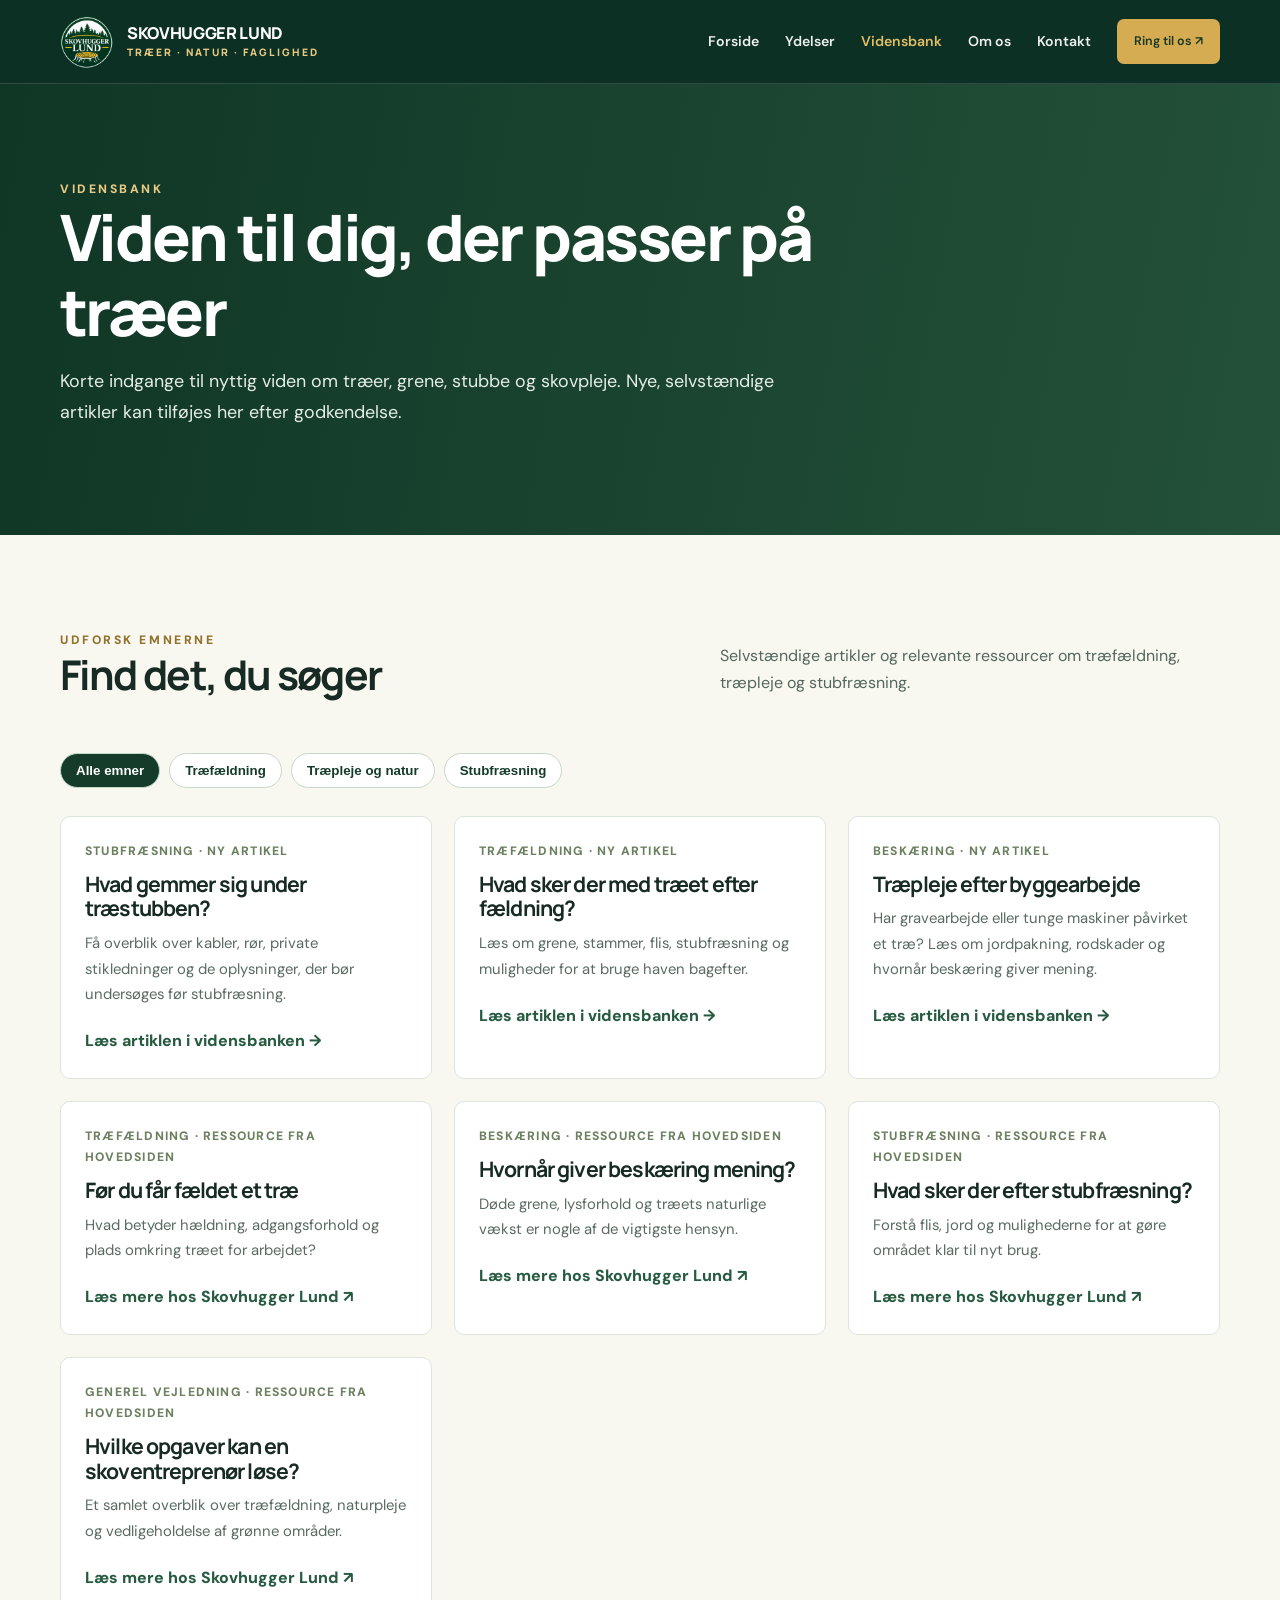
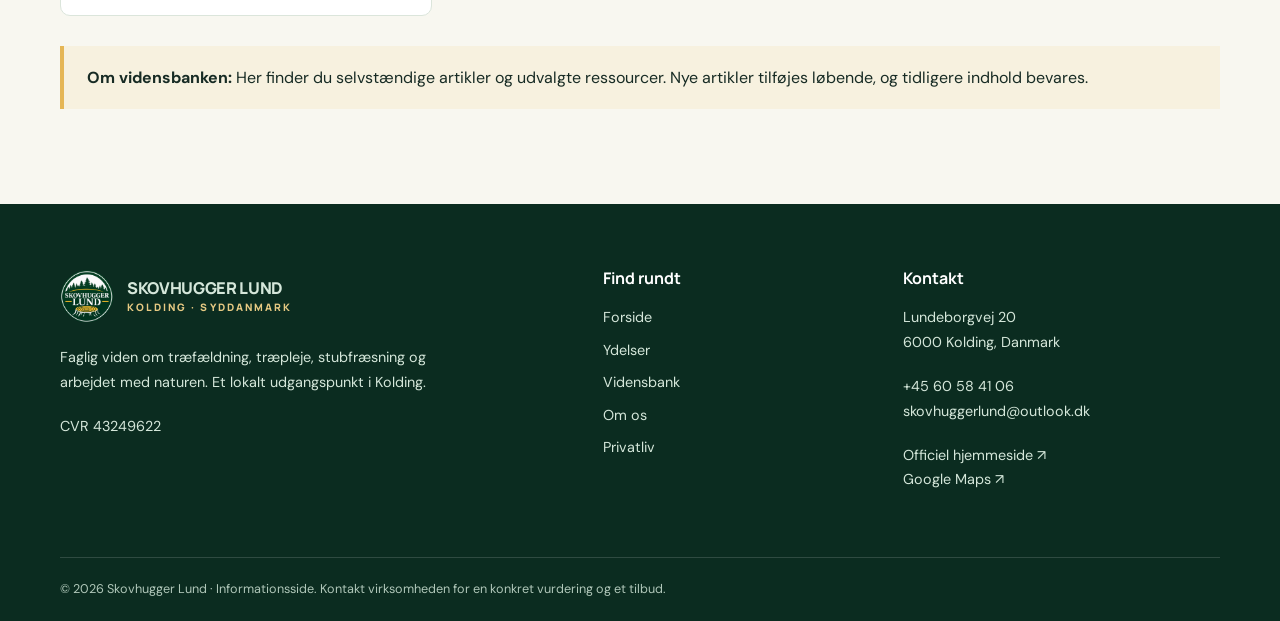
==== commit bc1e5ca5: "Add files via upload" ====
--- a/blog.html
+++ b/blog.html
@@ -1,3 +1,3 @@
 <!DOCTYPE html>
 
-<html lang="da"><head><meta charset="utf-8"/><meta content="width=device-width, initial-scale=1" name="viewport"/><meta content="#0d3024" name="theme-color"/><meta content="Læs praktisk information om træfældning, beskæring, træpleje og stubfræsning. Vidensbank fra Skovhugger Lund." name="description"/><meta content="index,follow" name="robots"/><title>Vidensbank om træer | Skovhugger Lund</title><link href="favicon.png" rel="icon" type="image/png"/><link href="styles.css" rel="stylesheet"/><meta content="website" property="og:type"/><meta content="Vidensbank om træer | Skovhugger Lund" property="og:title"/><meta content="Læs praktisk information om træfældning, beskæring, træpleje og stubfræsning. Vidensbank fra Skovhugger Lund." property="og:description"/><meta content="https://www.skovhuggerlund.dk/wp-content/uploads/2026/08/Skovhugger-Lund-logo.jpg.webp" property="og:image"/></head><body><a class="sr-only" href="#main">Spring til indhold</a><header class="header"><div class="container header-inner"><a aria-label="Skovhugger Lund – forsiden" class="brand" href="index.html"><img alt="Skovhugger Lund logo" height="54" src="logo.png" width="54"/><span>SKOVHUGGER LUND<small>TRÆER · NATUR · FAGLIGHED</small></span></a><button aria-controls="nav" aria-expanded="false" aria-label="Åbn menu" class="menu-button" type="button">☰</button><nav aria-label="Hovedmenu" class="nav" id="nav"><a href="index.html">Forside</a><a href="services.html">Ydelser</a><a aria-current="page" class="active" href="blog.html">Vidensbank</a><a href="about.html">Om os</a><a href="contact.html">Kontakt</a><a class="btn gold" href="tel:+4560584106">Ring til os ↗</a></nav></div></header><main id="main"><section class="page-hero"><div class="container"><div class="eyebrow light">Vidensbank</div><h1>Viden til dig, der passer på træer</h1><p>Korte indgange til nyttig viden om træer, grene, stubbe og skovpleje. Nye, selvstændige artikler kan tilføjes her efter godkendelse.</p></div></section><section class="section"><div class="container"><div class="section-title"><div><div class="eyebrow">Udforsk emnerne</div><h2>Find det, du søger</h2></div><p class="muted">Selvstændige artikler og relevante ressourcer om træfældning, træpleje og stubfræsning.</p></div><div aria-label="Filtrér ressourcer" class="filters" role="group"><button aria-pressed="true" class="filter" data-filter="alle" type="button">Alle emner</button><button aria-pressed="false" class="filter" data-filter="traer" type="button">Træfældning</button><button aria-pressed="false" class="filter" data-filter="pleje" type="button">Træpleje og natur</button><button aria-pressed="false" class="filter" data-filter="stub" type="button">Stubfræsning</button></div><div class="grid"><article class="resource" data-category="traer"><div class="resource-tag">Træfældning · Ny artikel</div><h3>Hvad sker der med træet efter fældning?</h3><p>Læs om grene, stammer, flis, stubfræsning og muligheder for at bruge haven bagefter.</p><a class="text-link" href="traefaeldning-kolding-hvad-sker-der-med-traeet.html">Læs artiklen i vidensbanken →</a></article><article class="resource" data-category="pleje"><div class="resource-tag">Beskæring · Ny artikel</div><h3>Træpleje efter byggearbejde</h3><p>Har gravearbejde eller tunge maskiner påvirket et træ? Læs om jordpakning, rodskader og hvornår beskæring giver mening.</p><a class="text-link" href="beskaering-traeer-kolding-efter-byggearbejde.html">Læs artiklen i vidensbanken →</a></article><article class="resource" data-category="traer"><div class="resource-tag">Træfældning · Ressource fra hovedsiden</div><h3>Før du får fældet et træ</h3><p>Hvad betyder hældning, adgangsforhold og plads omkring træet for arbejdet?</p><a class="text-link" href="https://www.skovhuggerlund.dk/traefaeldning/" rel="noopener" target="_blank">Læs mere hos Skovhugger Lund ↗</a></article><article class="resource" data-category="pleje"><div class="resource-tag">Beskæring · Ressource fra hovedsiden</div><h3>Hvornår giver beskæring mening?</h3><p>Døde grene, lysforhold og træets naturlige vækst er nogle af de vigtigste hensyn.</p><a class="text-link" href="https://www.skovhuggerlund.dk/ydelser/" rel="noopener" target="_blank">Læs mere hos Skovhugger Lund ↗</a></article><article class="resource" data-category="stub"><div class="resource-tag">Stubfræsning · Ressource fra hovedsiden</div><h3>Hvad sker der efter stubfræsning?</h3><p>Forstå flis, jord og mulighederne for at gøre området klar til nyt brug.</p><a class="text-link" href="https://www.skovhuggerlund.dk/stubfraesning/" rel="noopener" target="_blank">Læs mere hos Skovhugger Lund ↗</a></article><article class="resource" data-category="pleje"><div class="resource-tag">Generel vejledning · Ressource fra hovedsiden</div><h3>Hvilke opgaver kan en skoventreprenør løse?</h3><p>Et samlet overblik over træfældning, naturpleje og vedligeholdelse af grønne områder.</p><a class="text-link" href="https://www.skovhuggerlund.dk/ydelser/" rel="noopener" target="_blank">Læs mere hos Skovhugger Lund ↗</a></article></div><div class="notice"><strong>Om vidensbanken:</strong> Her finder du selvstændige artikler og udvalgte ressourcer. Nye artikler tilføjes løbende, og tidligere indhold bevares.</div></div></section></main><footer class="footer"><div class="container"><div class="footer-cols"><div><a class="brand" href="index.html"><img alt="Skovhugger Lund" height="52" src="logo.png" width="52"/><span>SKOVHUGGER LUND<small>KOLDING · SYDDANMARK</small></span></a><p style="margin-top:22px;max-width:370px">Faglig viden om træfældning, træpleje, stubfræsning og arbejdet med naturen. Et lokalt udgangspunkt i Kolding.</p><p>CVR 43249622</p></div><div><h3>Find rundt</h3><ul><li><a href="index.html">Forside</a></li><li><a href="services.html">Ydelser</a></li><li><a href="blog.html">Vidensbank</a></li><li><a href="about.html">Om os</a></li><li><a href="privacy.html">Privatliv</a></li></ul></div><div><h3>Kontakt</h3><p>Lundeborgvej 20<br/>6000 Kolding, Danmark</p><p><a href="tel:+4560584106">+45 60 58 41 06</a><br/><a href="mailto:skovhuggerlund@outlook.dk">skovhuggerlund@outlook.dk</a></p><p><a href="https://www.skovhuggerlund.dk/" rel="noopener" target="_blank">Officiel hjemmeside ↗</a><br/><a href="https://maps.app.goo.gl/Zr2GKgcFrVyvJgzz7" rel="noopener" target="_blank">Google Maps ↗</a></p></div></div><div class="footer-bottom">© <span id="year">2026</span> Skovhugger Lund · Informationsside. Kontakt virksomheden for en konkret vurdering og et tilbud.</div></div></footer><script defer="" src="main.js"></script><script>document.getElementById('year').textContent=new Date().getFullYear()</script></body></html>+<html lang="da"><head><meta charset="utf-8"/><meta content="width=device-width, initial-scale=1" name="viewport"/><meta content="#0d3024" name="theme-color"/><meta content="Læs praktisk information om træfældning, beskæring, træpleje og stubfræsning. Vidensbank fra Skovhugger Lund." name="description"/><meta content="index,follow" name="robots"/><title>Vidensbank om træer | Skovhugger Lund</title><link href="favicon.png" rel="icon" type="image/png"/><link href="styles.css" rel="stylesheet"/><meta content="website" property="og:type"/><meta content="Vidensbank om træer | Skovhugger Lund" property="og:title"/><meta content="Læs praktisk information om træfældning, beskæring, træpleje og stubfræsning. Vidensbank fra Skovhugger Lund." property="og:description"/><meta content="https://www.skovhuggerlund.dk/wp-content/uploads/2026/08/Skovhugger-Lund-logo.jpg.webp" property="og:image"/></head><body><a class="sr-only" href="#main">Spring til indhold</a><header class="header"><div class="container header-inner"><a aria-label="Skovhugger Lund – forsiden" class="brand" href="index.html"><img alt="Skovhugger Lund logo" height="54" src="logo.png" width="54"/><span>SKOVHUGGER LUND<small>TRÆER · NATUR · FAGLIGHED</small></span></a><button aria-controls="nav" aria-expanded="false" aria-label="Åbn menu" class="menu-button" type="button">☰</button><nav aria-label="Hovedmenu" class="nav" id="nav"><a href="index.html">Forside</a><a href="services.html">Ydelser</a><a aria-current="page" class="active" href="blog.html">Vidensbank</a><a href="about.html">Om os</a><a href="contact.html">Kontakt</a><a class="btn gold" href="tel:+4560584106">Ring til os ↗</a></nav></div></header><main id="main"><section class="page-hero"><div class="container"><div class="eyebrow light">Vidensbank</div><h1>Viden til dig, der passer på træer</h1><p>Korte indgange til nyttig viden om træer, grene, stubbe og skovpleje. Nye, selvstændige artikler kan tilføjes her efter godkendelse.</p></div></section><section class="section"><div class="container"><div class="section-title"><div><div class="eyebrow">Udforsk emnerne</div><h2>Find det, du søger</h2></div><p class="muted">Selvstændige artikler og relevante ressourcer om træfældning, træpleje og stubfræsning.</p></div><div aria-label="Filtrér ressourcer" class="filters" role="group"><button aria-pressed="true" class="filter" data-filter="alle" type="button">Alle emner</button><button aria-pressed="false" class="filter" data-filter="traer" type="button">Træfældning</button><button aria-pressed="false" class="filter" data-filter="pleje" type="button">Træpleje og natur</button><button aria-pressed="false" class="filter" data-filter="stub" type="button">Stubfræsning</button></div><div class="grid"><article class="resource" data-category="stub"><div class="resource-tag">Stubfræsning · Ny artikel</div><h3>Hvad gemmer sig under træstubben?</h3><p>Få overblik over kabler, rør, private stikledninger og de oplysninger, der bør undersøges før stubfræsning.</p><a class="text-link" href="stubfraesning-kolding-kabler-roer-foer-arbejdet.html">Læs artiklen i vidensbanken →</a></article><article class="resource" data-category="traer"><div class="resource-tag">Træfældning · Ny artikel</div><h3>Hvad sker der med træet efter fældning?</h3><p>Læs om grene, stammer, flis, stubfræsning og muligheder for at bruge haven bagefter.</p><a class="text-link" href="traefaeldning-kolding-hvad-sker-der-med-traeet.html">Læs artiklen i vidensbanken →</a></article><article class="resource" data-category="pleje"><div class="resource-tag">Beskæring · Ny artikel</div><h3>Træpleje efter byggearbejde</h3><p>Har gravearbejde eller tunge maskiner påvirket et træ? Læs om jordpakning, rodskader og hvornår beskæring giver mening.</p><a class="text-link" href="beskaering-traeer-kolding-efter-byggearbejde.html">Læs artiklen i vidensbanken →</a></article><article class="resource" data-category="traer"><div class="resource-tag">Træfældning · Ressource fra hovedsiden</div><h3>Før du får fældet et træ</h3><p>Hvad betyder hældning, adgangsforhold og plads omkring træet for arbejdet?</p><a class="text-link" href="https://www.skovhuggerlund.dk/traefaeldning/" rel="noopener" target="_blank">Læs mere hos Skovhugger Lund ↗</a></article><article class="resource" data-category="pleje"><div class="resource-tag">Beskæring · Ressource fra hovedsiden</div><h3>Hvornår giver beskæring mening?</h3><p>Døde grene, lysforhold og træets naturlige vækst er nogle af de vigtigste hensyn.</p><a class="text-link" href="https://www.skovhuggerlund.dk/ydelser/" rel="noopener" target="_blank">Læs mere hos Skovhugger Lund ↗</a></article><article class="resource" data-category="stub"><div class="resource-tag">Stubfræsning · Ressource fra hovedsiden</div><h3>Hvad sker der efter stubfræsning?</h3><p>Forstå flis, jord og mulighederne for at gøre området klar til nyt brug.</p><a class="text-link" href="https://www.skovhuggerlund.dk/stubfraesning/" rel="noopener" target="_blank">Læs mere hos Skovhugger Lund ↗</a></article><article class="resource" data-category="pleje"><div class="resource-tag">Generel vejledning · Ressource fra hovedsiden</div><h3>Hvilke opgaver kan en skoventreprenør løse?</h3><p>Et samlet overblik over træfældning, naturpleje og vedligeholdelse af grønne områder.</p><a class="text-link" href="https://www.skovhuggerlund.dk/ydelser/" rel="noopener" target="_blank">Læs mere hos Skovhugger Lund ↗</a></article></div><div class="notice"><strong>Om vidensbanken:</strong> Her finder du selvstændige artikler og udvalgte ressourcer. Nye artikler tilføjes løbende, og tidligere indhold bevares.</div></div></section></main><footer class="footer"><div class="container"><div class="footer-cols"><div><a class="brand" href="index.html"><img alt="Skovhugger Lund" height="52" src="logo.png" width="52"/><span>SKOVHUGGER LUND<small>KOLDING · SYDDANMARK</small></span></a><p style="margin-top:22px;max-width:370px">Faglig viden om træfældning, træpleje, stubfræsning og arbejdet med naturen. Et lokalt udgangspunkt i Kolding.</p><p>CVR 43249622</p></div><div><h3>Find rundt</h3><ul><li><a href="index.html">Forside</a></li><li><a href="services.html">Ydelser</a></li><li><a href="blog.html">Vidensbank</a></li><li><a href="about.html">Om os</a></li><li><a href="privacy.html">Privatliv</a></li></ul></div><div><h3>Kontakt</h3><p>Lundeborgvej 20<br/>6000 Kolding, Danmark</p><p><a href="tel:+4560584106">+45 60 58 41 06</a><br/><a href="mailto:skovhuggerlund@outlook.dk">skovhuggerlund@outlook.dk</a></p><p><a href="https://www.skovhuggerlund.dk/" rel="noopener" target="_blank">Officiel hjemmeside ↗</a><br/><a href="https://maps.app.goo.gl/Zr2GKgcFrVyvJgzz7" rel="noopener" target="_blank">Google Maps ↗</a></p></div></div><div class="footer-bottom">© <span id="year">2026</span> Skovhugger Lund · Informationsside. Kontakt virksomheden for en konkret vurdering og et tilbud.</div></div></footer><script defer="" src="main.js"></script><script>document.getElementById('year').textContent=new Date().getFullYear()</script></body></html>
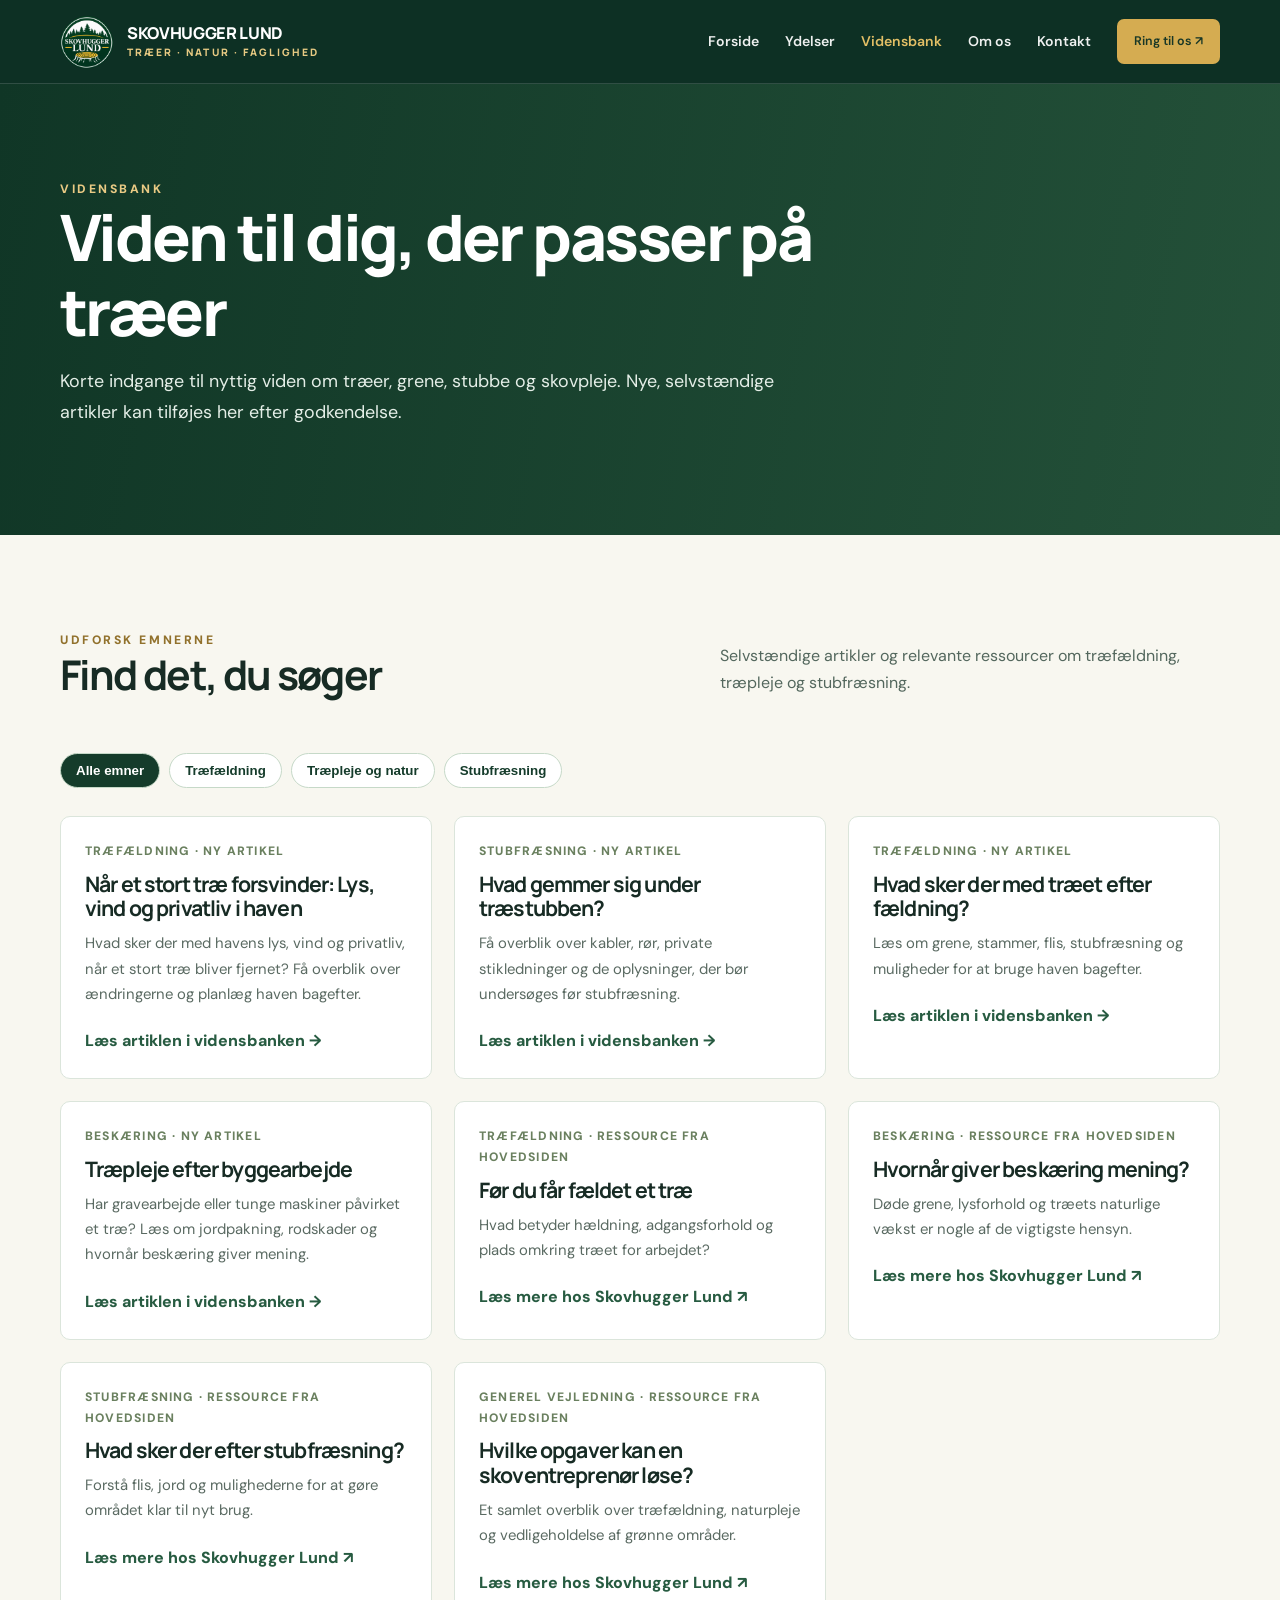
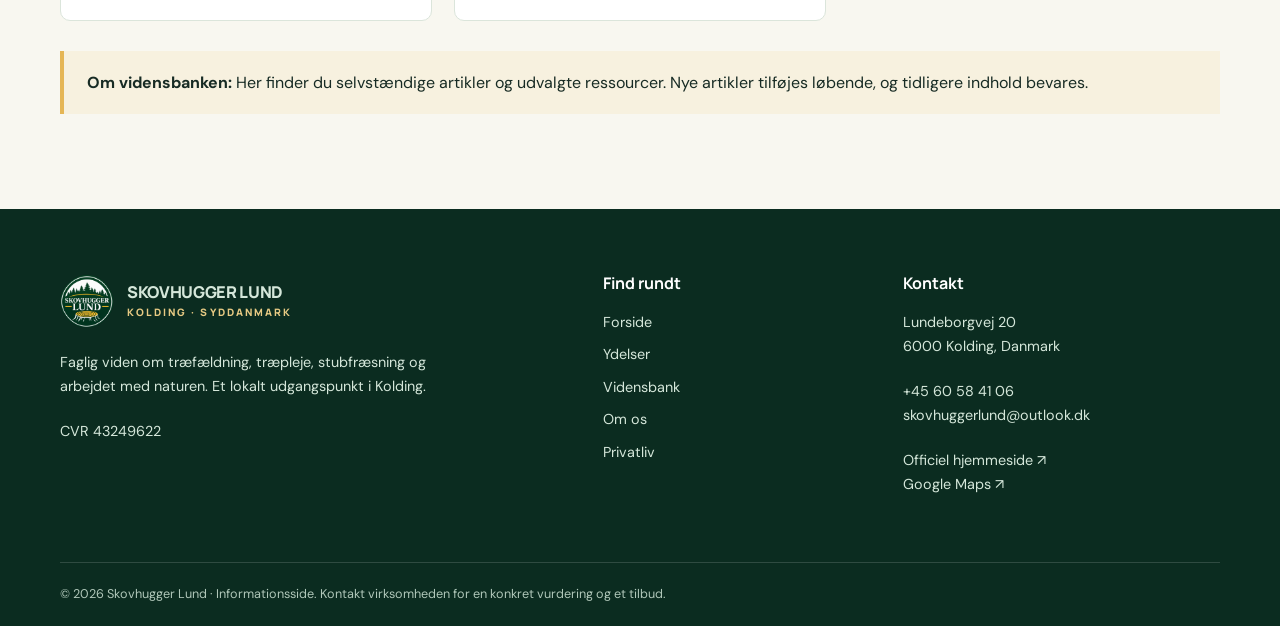
==== commit 64bdc550: "Add files via upload" ====
--- a/blog.html
+++ b/blog.html
@@ -1,3 +1,3 @@
 <!DOCTYPE html>
 
-<html lang="da"><head><meta charset="utf-8"/><meta content="width=device-width, initial-scale=1" name="viewport"/><meta content="#0d3024" name="theme-color"/><meta content="Læs praktisk information om træfældning, beskæring, træpleje og stubfræsning. Vidensbank fra Skovhugger Lund." name="description"/><meta content="index,follow" name="robots"/><title>Vidensbank om træer | Skovhugger Lund</title><link href="favicon.png" rel="icon" type="image/png"/><link href="styles.css" rel="stylesheet"/><meta content="website" property="og:type"/><meta content="Vidensbank om træer | Skovhugger Lund" property="og:title"/><meta content="Læs praktisk information om træfældning, beskæring, træpleje og stubfræsning. Vidensbank fra Skovhugger Lund." property="og:description"/><meta content="https://www.skovhuggerlund.dk/wp-content/uploads/2026/08/Skovhugger-Lund-logo.jpg.webp" property="og:image"/></head><body><a class="sr-only" href="#main">Spring til indhold</a><header class="header"><div class="container header-inner"><a aria-label="Skovhugger Lund – forsiden" class="brand" href="index.html"><img alt="Skovhugger Lund logo" height="54" src="logo.png" width="54"/><span>SKOVHUGGER LUND<small>TRÆER · NATUR · FAGLIGHED</small></span></a><button aria-controls="nav" aria-expanded="false" aria-label="Åbn menu" class="menu-button" type="button">☰</button><nav aria-label="Hovedmenu" class="nav" id="nav"><a href="index.html">Forside</a><a href="services.html">Ydelser</a><a aria-current="page" class="active" href="blog.html">Vidensbank</a><a href="about.html">Om os</a><a href="contact.html">Kontakt</a><a class="btn gold" href="tel:+4560584106">Ring til os ↗</a></nav></div></header><main id="main"><section class="page-hero"><div class="container"><div class="eyebrow light">Vidensbank</div><h1>Viden til dig, der passer på træer</h1><p>Korte indgange til nyttig viden om træer, grene, stubbe og skovpleje. Nye, selvstændige artikler kan tilføjes her efter godkendelse.</p></div></section><section class="section"><div class="container"><div class="section-title"><div><div class="eyebrow">Udforsk emnerne</div><h2>Find det, du søger</h2></div><p class="muted">Selvstændige artikler og relevante ressourcer om træfældning, træpleje og stubfræsning.</p></div><div aria-label="Filtrér ressourcer" class="filters" role="group"><button aria-pressed="true" class="filter" data-filter="alle" type="button">Alle emner</button><button aria-pressed="false" class="filter" data-filter="traer" type="button">Træfældning</button><button aria-pressed="false" class="filter" data-filter="pleje" type="button">Træpleje og natur</button><button aria-pressed="false" class="filter" data-filter="stub" type="button">Stubfræsning</button></div><div class="grid"><article class="resource" data-category="stub"><div class="resource-tag">Stubfræsning · Ny artikel</div><h3>Hvad gemmer sig under træstubben?</h3><p>Få overblik over kabler, rør, private stikledninger og de oplysninger, der bør undersøges før stubfræsning.</p><a class="text-link" href="stubfraesning-kolding-kabler-roer-foer-arbejdet.html">Læs artiklen i vidensbanken →</a></article><article class="resource" data-category="traer"><div class="resource-tag">Træfældning · Ny artikel</div><h3>Hvad sker der med træet efter fældning?</h3><p>Læs om grene, stammer, flis, stubfræsning og muligheder for at bruge haven bagefter.</p><a class="text-link" href="traefaeldning-kolding-hvad-sker-der-med-traeet.html">Læs artiklen i vidensbanken →</a></article><article class="resource" data-category="pleje"><div class="resource-tag">Beskæring · Ny artikel</div><h3>Træpleje efter byggearbejde</h3><p>Har gravearbejde eller tunge maskiner påvirket et træ? Læs om jordpakning, rodskader og hvornår beskæring giver mening.</p><a class="text-link" href="beskaering-traeer-kolding-efter-byggearbejde.html">Læs artiklen i vidensbanken →</a></article><article class="resource" data-category="traer"><div class="resource-tag">Træfældning · Ressource fra hovedsiden</div><h3>Før du får fældet et træ</h3><p>Hvad betyder hældning, adgangsforhold og plads omkring træet for arbejdet?</p><a class="text-link" href="https://www.skovhuggerlund.dk/traefaeldning/" rel="noopener" target="_blank">Læs mere hos Skovhugger Lund ↗</a></article><article class="resource" data-category="pleje"><div class="resource-tag">Beskæring · Ressource fra hovedsiden</div><h3>Hvornår giver beskæring mening?</h3><p>Døde grene, lysforhold og træets naturlige vækst er nogle af de vigtigste hensyn.</p><a class="text-link" href="https://www.skovhuggerlund.dk/ydelser/" rel="noopener" target="_blank">Læs mere hos Skovhugger Lund ↗</a></article><article class="resource" data-category="stub"><div class="resource-tag">Stubfræsning · Ressource fra hovedsiden</div><h3>Hvad sker der efter stubfræsning?</h3><p>Forstå flis, jord og mulighederne for at gøre området klar til nyt brug.</p><a class="text-link" href="https://www.skovhuggerlund.dk/stubfraesning/" rel="noopener" target="_blank">Læs mere hos Skovhugger Lund ↗</a></article><article class="resource" data-category="pleje"><div class="resource-tag">Generel vejledning · Ressource fra hovedsiden</div><h3>Hvilke opgaver kan en skoventreprenør løse?</h3><p>Et samlet overblik over træfældning, naturpleje og vedligeholdelse af grønne områder.</p><a class="text-link" href="https://www.skovhuggerlund.dk/ydelser/" rel="noopener" target="_blank">Læs mere hos Skovhugger Lund ↗</a></article></div><div class="notice"><strong>Om vidensbanken:</strong> Her finder du selvstændige artikler og udvalgte ressourcer. Nye artikler tilføjes løbende, og tidligere indhold bevares.</div></div></section></main><footer class="footer"><div class="container"><div class="footer-cols"><div><a class="brand" href="index.html"><img alt="Skovhugger Lund" height="52" src="logo.png" width="52"/><span>SKOVHUGGER LUND<small>KOLDING · SYDDANMARK</small></span></a><p style="margin-top:22px;max-width:370px">Faglig viden om træfældning, træpleje, stubfræsning og arbejdet med naturen. Et lokalt udgangspunkt i Kolding.</p><p>CVR 43249622</p></div><div><h3>Find rundt</h3><ul><li><a href="index.html">Forside</a></li><li><a href="services.html">Ydelser</a></li><li><a href="blog.html">Vidensbank</a></li><li><a href="about.html">Om os</a></li><li><a href="privacy.html">Privatliv</a></li></ul></div><div><h3>Kontakt</h3><p>Lundeborgvej 20<br/>6000 Kolding, Danmark</p><p><a href="tel:+4560584106">+45 60 58 41 06</a><br/><a href="mailto:skovhuggerlund@outlook.dk">skovhuggerlund@outlook.dk</a></p><p><a href="https://www.skovhuggerlund.dk/" rel="noopener" target="_blank">Officiel hjemmeside ↗</a><br/><a href="https://maps.app.goo.gl/Zr2GKgcFrVyvJgzz7" rel="noopener" target="_blank">Google Maps ↗</a></p></div></div><div class="footer-bottom">© <span id="year">2026</span> Skovhugger Lund · Informationsside. Kontakt virksomheden for en konkret vurdering og et tilbud.</div></div></footer><script defer="" src="main.js"></script><script>document.getElementById('year').textContent=new Date().getFullYear()</script></body></html>+<html lang="da"><head><meta charset="utf-8"/><meta content="width=device-width, initial-scale=1" name="viewport"/><meta content="#0d3024" name="theme-color"/><meta content="Læs praktisk information om træfældning, beskæring, træpleje og stubfræsning. Vidensbank fra Skovhugger Lund." name="description"/><meta content="index,follow" name="robots"/><title>Vidensbank om træer | Skovhugger Lund</title><link href="favicon.png" rel="icon" type="image/png"/><link href="styles.css" rel="stylesheet"/><meta content="website" property="og:type"/><meta content="Vidensbank om træer | Skovhugger Lund" property="og:title"/><meta content="Læs praktisk information om træfældning, beskæring, træpleje og stubfræsning. Vidensbank fra Skovhugger Lund." property="og:description"/><meta content="https://www.skovhuggerlund.dk/wp-content/uploads/2026/08/Skovhugger-Lund-logo.jpg.webp" property="og:image"/></head><body><a class="sr-only" href="#main">Spring til indhold</a><header class="header"><div class="container header-inner"><a aria-label="Skovhugger Lund – forsiden" class="brand" href="index.html"><img alt="Skovhugger Lund logo" height="54" src="logo.png" width="54"/><span>SKOVHUGGER LUND<small>TRÆER · NATUR · FAGLIGHED</small></span></a><button aria-controls="nav" aria-expanded="false" aria-label="Åbn menu" class="menu-button" type="button">☰</button><nav aria-label="Hovedmenu" class="nav" id="nav"><a href="index.html">Forside</a><a href="services.html">Ydelser</a><a aria-current="page" class="active" href="blog.html">Vidensbank</a><a href="about.html">Om os</a><a href="contact.html">Kontakt</a><a class="btn gold" href="tel:+4560584106">Ring til os ↗</a></nav></div></header><main id="main"><section class="page-hero"><div class="container"><div class="eyebrow light">Vidensbank</div><h1>Viden til dig, der passer på træer</h1><p>Korte indgange til nyttig viden om træer, grene, stubbe og skovpleje. Nye, selvstændige artikler kan tilføjes her efter godkendelse.</p></div></section><section class="section"><div class="container"><div class="section-title"><div><div class="eyebrow">Udforsk emnerne</div><h2>Find det, du søger</h2></div><p class="muted">Selvstændige artikler og relevante ressourcer om træfældning, træpleje og stubfræsning.</p></div><div aria-label="Filtrér ressourcer" class="filters" role="group"><button aria-pressed="true" class="filter" data-filter="alle" type="button">Alle emner</button><button aria-pressed="false" class="filter" data-filter="traer" type="button">Træfældning</button><button aria-pressed="false" class="filter" data-filter="pleje" type="button">Træpleje og natur</button><button aria-pressed="false" class="filter" data-filter="stub" type="button">Stubfræsning</button></div><div class="grid"><article class="resource" data-category="traer"><div class="resource-tag">Træfældning · Ny artikel</div><h3>Når et stort træ forsvinder: Lys, vind og privatliv i haven</h3><p>Hvad sker der med havens lys, vind og privatliv, når et stort træ bliver fjernet? Få overblik over ændringerne og planlæg haven bagefter.</p><a class="text-link" href="traefaeldning-lys-vind-privatliv.html">Læs artiklen i vidensbanken →</a></article><article class="resource" data-category="stub"><div class="resource-tag">Stubfræsning · Ny artikel</div><h3>Hvad gemmer sig under træstubben?</h3><p>Få overblik over kabler, rør, private stikledninger og de oplysninger, der bør undersøges før stubfræsning.</p><a class="text-link" href="stubfraesning-kolding-kabler-roer-foer-arbejdet.html">Læs artiklen i vidensbanken →</a></article><article class="resource" data-category="traer"><div class="resource-tag">Træfældning · Ny artikel</div><h3>Hvad sker der med træet efter fældning?</h3><p>Læs om grene, stammer, flis, stubfræsning og muligheder for at bruge haven bagefter.</p><a class="text-link" href="traefaeldning-kolding-hvad-sker-der-med-traeet.html">Læs artiklen i vidensbanken →</a></article><article class="resource" data-category="pleje"><div class="resource-tag">Beskæring · Ny artikel</div><h3>Træpleje efter byggearbejde</h3><p>Har gravearbejde eller tunge maskiner påvirket et træ? Læs om jordpakning, rodskader og hvornår beskæring giver mening.</p><a class="text-link" href="beskaering-traeer-kolding-efter-byggearbejde.html">Læs artiklen i vidensbanken →</a></article><article class="resource" data-category="traer"><div class="resource-tag">Træfældning · Ressource fra hovedsiden</div><h3>Før du får fældet et træ</h3><p>Hvad betyder hældning, adgangsforhold og plads omkring træet for arbejdet?</p><a class="text-link" href="https://www.skovhuggerlund.dk/traefaeldning/" rel="noopener" target="_blank">Læs mere hos Skovhugger Lund ↗</a></article><article class="resource" data-category="pleje"><div class="resource-tag">Beskæring · Ressource fra hovedsiden</div><h3>Hvornår giver beskæring mening?</h3><p>Døde grene, lysforhold og træets naturlige vækst er nogle af de vigtigste hensyn.</p><a class="text-link" href="https://www.skovhuggerlund.dk/ydelser/" rel="noopener" target="_blank">Læs mere hos Skovhugger Lund ↗</a></article><article class="resource" data-category="stub"><div class="resource-tag">Stubfræsning · Ressource fra hovedsiden</div><h3>Hvad sker der efter stubfræsning?</h3><p>Forstå flis, jord og mulighederne for at gøre området klar til nyt brug.</p><a class="text-link" href="https://www.skovhuggerlund.dk/stubfraesning/" rel="noopener" target="_blank">Læs mere hos Skovhugger Lund ↗</a></article><article class="resource" data-category="pleje"><div class="resource-tag">Generel vejledning · Ressource fra hovedsiden</div><h3>Hvilke opgaver kan en skoventreprenør løse?</h3><p>Et samlet overblik over træfældning, naturpleje og vedligeholdelse af grønne områder.</p><a class="text-link" href="https://www.skovhuggerlund.dk/ydelser/" rel="noopener" target="_blank">Læs mere hos Skovhugger Lund ↗</a></article></div><div class="notice"><strong>Om vidensbanken:</strong> Her finder du selvstændige artikler og udvalgte ressourcer. Nye artikler tilføjes løbende, og tidligere indhold bevares.</div></div></section></main><footer class="footer"><div class="container"><div class="footer-cols"><div><a class="brand" href="index.html"><img alt="Skovhugger Lund" height="52" src="logo.png" width="52"/><span>SKOVHUGGER LUND<small>KOLDING · SYDDANMARK</small></span></a><p style="margin-top:22px;max-width:370px">Faglig viden om træfældning, træpleje, stubfræsning og arbejdet med naturen. Et lokalt udgangspunkt i Kolding.</p><p>CVR 43249622</p></div><div><h3>Find rundt</h3><ul><li><a href="index.html">Forside</a></li><li><a href="services.html">Ydelser</a></li><li><a href="blog.html">Vidensbank</a></li><li><a href="about.html">Om os</a></li><li><a href="privacy.html">Privatliv</a></li></ul></div><div><h3>Kontakt</h3><p>Lundeborgvej 20<br/>6000 Kolding, Danmark</p><p><a href="tel:+4560584106">+45 60 58 41 06</a><br/><a href="mailto:skovhuggerlund@outlook.dk">skovhuggerlund@outlook.dk</a></p><p><a href="https://www.skovhuggerlund.dk/" rel="noopener" target="_blank">Officiel hjemmeside ↗</a><br/><a href="https://maps.app.goo.gl/Zr2GKgcFrVyvJgzz7" rel="noopener" target="_blank">Google Maps ↗</a></p></div></div><div class="footer-bottom">© <span id="year">2026</span> Skovhugger Lund · Informationsside. Kontakt virksomheden for en konkret vurdering og et tilbud.</div></div></footer><script defer="" src="main.js"></script><script>document.getElementById('year').textContent=new Date().getFullYear()</script></body></html>
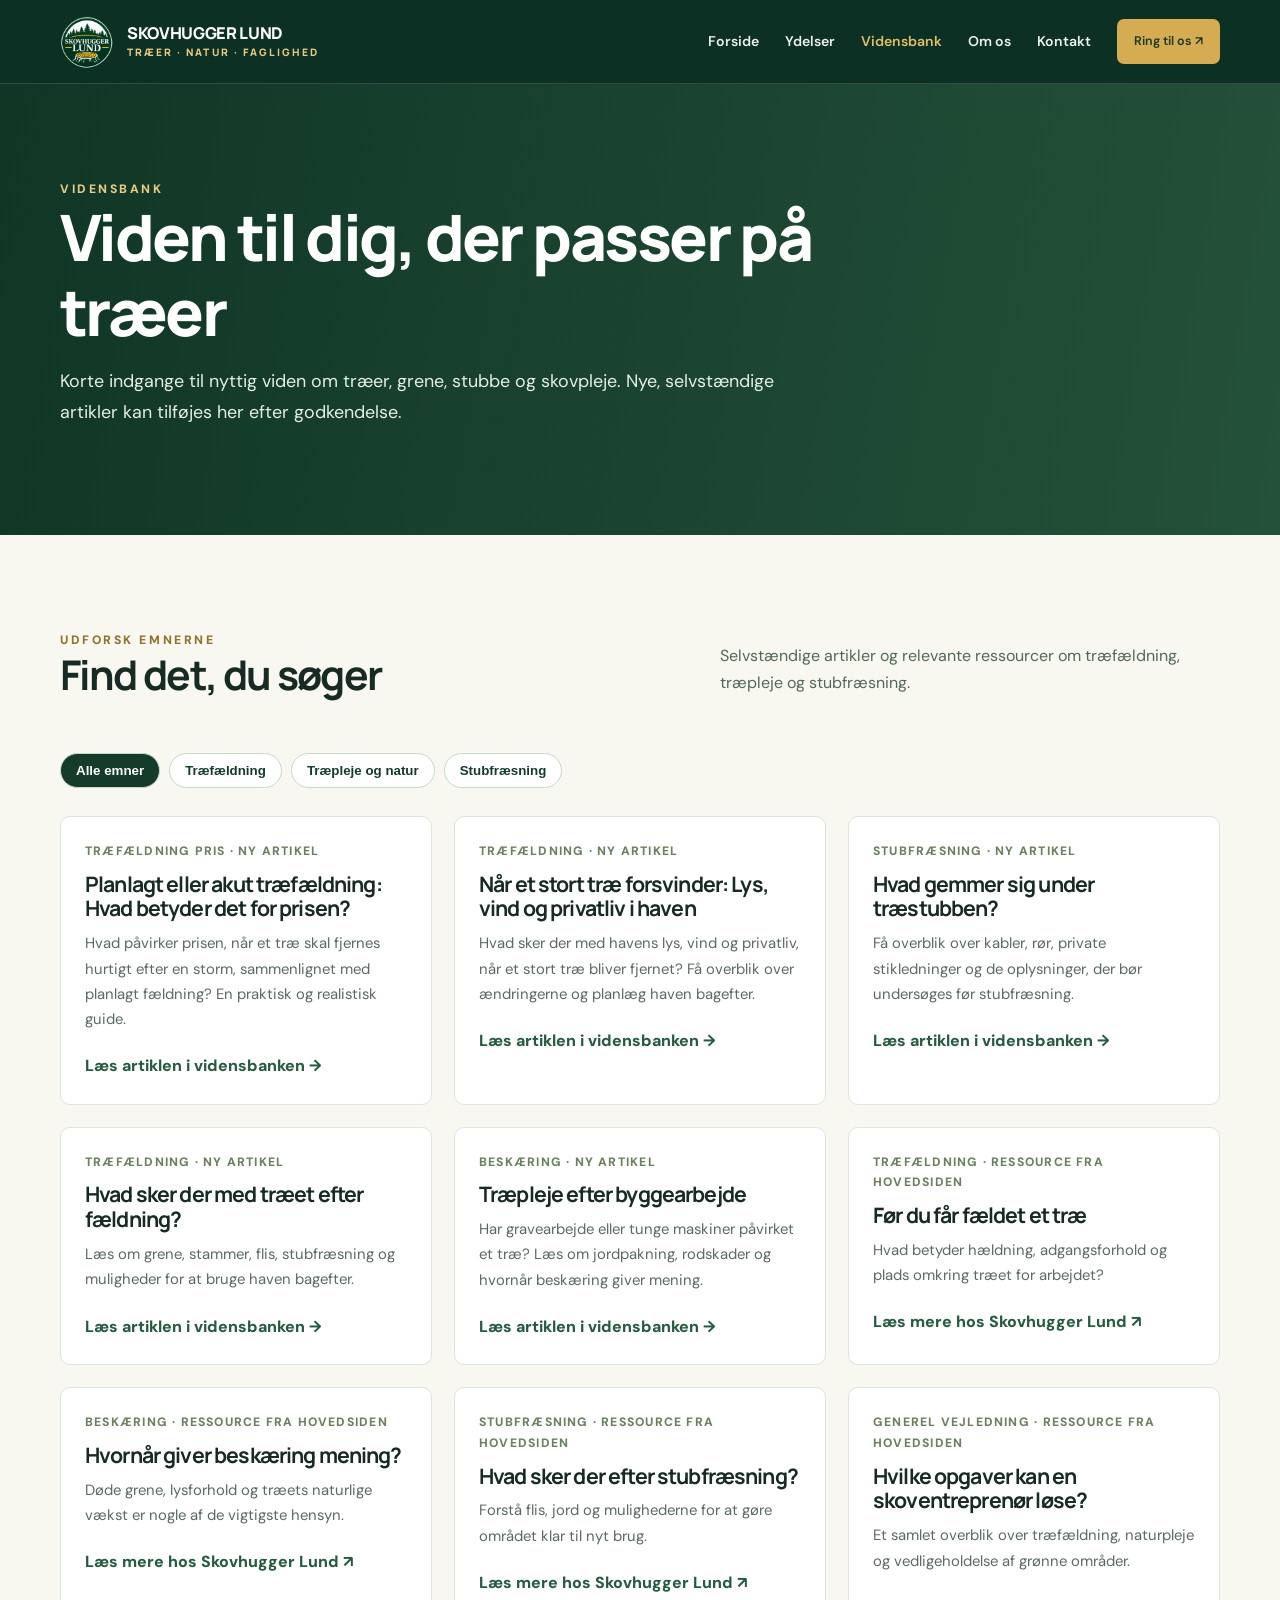
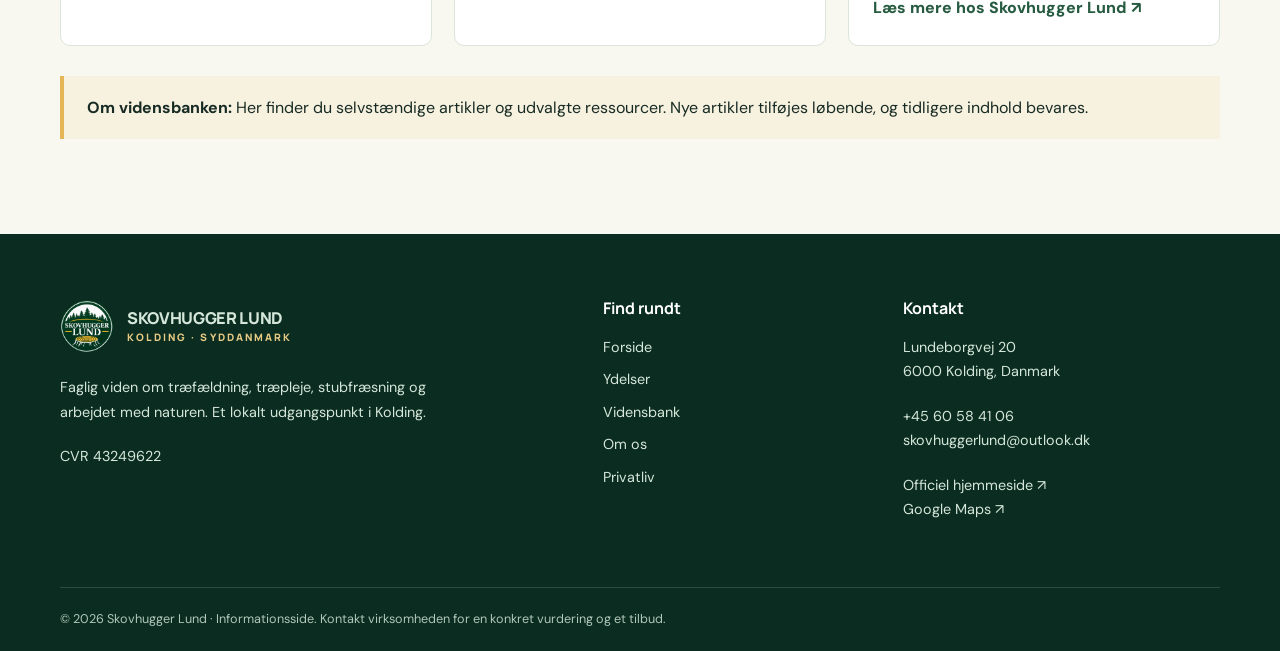
==== commit 804eb87e: "Add files via upload" ====
--- a/blog.html
+++ b/blog.html
@@ -1,3 +1,3 @@
 <!DOCTYPE html>
 
-<html lang="da"><head><meta charset="utf-8"/><meta content="width=device-width, initial-scale=1" name="viewport"/><meta content="#0d3024" name="theme-color"/><meta content="Læs praktisk information om træfældning, beskæring, træpleje og stubfræsning. Vidensbank fra Skovhugger Lund." name="description"/><meta content="index,follow" name="robots"/><title>Vidensbank om træer | Skovhugger Lund</title><link href="favicon.png" rel="icon" type="image/png"/><link href="styles.css" rel="stylesheet"/><meta content="website" property="og:type"/><meta content="Vidensbank om træer | Skovhugger Lund" property="og:title"/><meta content="Læs praktisk information om træfældning, beskæring, træpleje og stubfræsning. Vidensbank fra Skovhugger Lund." property="og:description"/><meta content="https://www.skovhuggerlund.dk/wp-content/uploads/2026/08/Skovhugger-Lund-logo.jpg.webp" property="og:image"/></head><body><a class="sr-only" href="#main">Spring til indhold</a><header class="header"><div class="container header-inner"><a aria-label="Skovhugger Lund – forsiden" class="brand" href="index.html"><img alt="Skovhugger Lund logo" height="54" src="logo.png" width="54"/><span>SKOVHUGGER LUND<small>TRÆER · NATUR · FAGLIGHED</small></span></a><button aria-controls="nav" aria-expanded="false" aria-label="Åbn menu" class="menu-button" type="button">☰</button><nav aria-label="Hovedmenu" class="nav" id="nav"><a href="index.html">Forside</a><a href="services.html">Ydelser</a><a aria-current="page" class="active" href="blog.html">Vidensbank</a><a href="about.html">Om os</a><a href="contact.html">Kontakt</a><a class="btn gold" href="tel:+4560584106">Ring til os ↗</a></nav></div></header><main id="main"><section class="page-hero"><div class="container"><div class="eyebrow light">Vidensbank</div><h1>Viden til dig, der passer på træer</h1><p>Korte indgange til nyttig viden om træer, grene, stubbe og skovpleje. Nye, selvstændige artikler kan tilføjes her efter godkendelse.</p></div></section><section class="section"><div class="container"><div class="section-title"><div><div class="eyebrow">Udforsk emnerne</div><h2>Find det, du søger</h2></div><p class="muted">Selvstændige artikler og relevante ressourcer om træfældning, træpleje og stubfræsning.</p></div><div aria-label="Filtrér ressourcer" class="filters" role="group"><button aria-pressed="true" class="filter" data-filter="alle" type="button">Alle emner</button><button aria-pressed="false" class="filter" data-filter="traer" type="button">Træfældning</button><button aria-pressed="false" class="filter" data-filter="pleje" type="button">Træpleje og natur</button><button aria-pressed="false" class="filter" data-filter="stub" type="button">Stubfræsning</button></div><div class="grid"><article class="resource" data-category="traer"><div class="resource-tag">Træfældning · Ny artikel</div><h3>Når et stort træ forsvinder: Lys, vind og privatliv i haven</h3><p>Hvad sker der med havens lys, vind og privatliv, når et stort træ bliver fjernet? Få overblik over ændringerne og planlæg haven bagefter.</p><a class="text-link" href="traefaeldning-lys-vind-privatliv.html">Læs artiklen i vidensbanken →</a></article><article class="resource" data-category="stub"><div class="resource-tag">Stubfræsning · Ny artikel</div><h3>Hvad gemmer sig under træstubben?</h3><p>Få overblik over kabler, rør, private stikledninger og de oplysninger, der bør undersøges før stubfræsning.</p><a class="text-link" href="stubfraesning-kolding-kabler-roer-foer-arbejdet.html">Læs artiklen i vidensbanken →</a></article><article class="resource" data-category="traer"><div class="resource-tag">Træfældning · Ny artikel</div><h3>Hvad sker der med træet efter fældning?</h3><p>Læs om grene, stammer, flis, stubfræsning og muligheder for at bruge haven bagefter.</p><a class="text-link" href="traefaeldning-kolding-hvad-sker-der-med-traeet.html">Læs artiklen i vidensbanken →</a></article><article class="resource" data-category="pleje"><div class="resource-tag">Beskæring · Ny artikel</div><h3>Træpleje efter byggearbejde</h3><p>Har gravearbejde eller tunge maskiner påvirket et træ? Læs om jordpakning, rodskader og hvornår beskæring giver mening.</p><a class="text-link" href="beskaering-traeer-kolding-efter-byggearbejde.html">Læs artiklen i vidensbanken →</a></article><article class="resource" data-category="traer"><div class="resource-tag">Træfældning · Ressource fra hovedsiden</div><h3>Før du får fældet et træ</h3><p>Hvad betyder hældning, adgangsforhold og plads omkring træet for arbejdet?</p><a class="text-link" href="https://www.skovhuggerlund.dk/traefaeldning/" rel="noopener" target="_blank">Læs mere hos Skovhugger Lund ↗</a></article><article class="resource" data-category="pleje"><div class="resource-tag">Beskæring · Ressource fra hovedsiden</div><h3>Hvornår giver beskæring mening?</h3><p>Døde grene, lysforhold og træets naturlige vækst er nogle af de vigtigste hensyn.</p><a class="text-link" href="https://www.skovhuggerlund.dk/ydelser/" rel="noopener" target="_blank">Læs mere hos Skovhugger Lund ↗</a></article><article class="resource" data-category="stub"><div class="resource-tag">Stubfræsning · Ressource fra hovedsiden</div><h3>Hvad sker der efter stubfræsning?</h3><p>Forstå flis, jord og mulighederne for at gøre området klar til nyt brug.</p><a class="text-link" href="https://www.skovhuggerlund.dk/stubfraesning/" rel="noopener" target="_blank">Læs mere hos Skovhugger Lund ↗</a></article><article class="resource" data-category="pleje"><div class="resource-tag">Generel vejledning · Ressource fra hovedsiden</div><h3>Hvilke opgaver kan en skoventreprenør løse?</h3><p>Et samlet overblik over træfældning, naturpleje og vedligeholdelse af grønne områder.</p><a class="text-link" href="https://www.skovhuggerlund.dk/ydelser/" rel="noopener" target="_blank">Læs mere hos Skovhugger Lund ↗</a></article></div><div class="notice"><strong>Om vidensbanken:</strong> Her finder du selvstændige artikler og udvalgte ressourcer. Nye artikler tilføjes løbende, og tidligere indhold bevares.</div></div></section></main><footer class="footer"><div class="container"><div class="footer-cols"><div><a class="brand" href="index.html"><img alt="Skovhugger Lund" height="52" src="logo.png" width="52"/><span>SKOVHUGGER LUND<small>KOLDING · SYDDANMARK</small></span></a><p style="margin-top:22px;max-width:370px">Faglig viden om træfældning, træpleje, stubfræsning og arbejdet med naturen. Et lokalt udgangspunkt i Kolding.</p><p>CVR 43249622</p></div><div><h3>Find rundt</h3><ul><li><a href="index.html">Forside</a></li><li><a href="services.html">Ydelser</a></li><li><a href="blog.html">Vidensbank</a></li><li><a href="about.html">Om os</a></li><li><a href="privacy.html">Privatliv</a></li></ul></div><div><h3>Kontakt</h3><p>Lundeborgvej 20<br/>6000 Kolding, Danmark</p><p><a href="tel:+4560584106">+45 60 58 41 06</a><br/><a href="mailto:skovhuggerlund@outlook.dk">skovhuggerlund@outlook.dk</a></p><p><a href="https://www.skovhuggerlund.dk/" rel="noopener" target="_blank">Officiel hjemmeside ↗</a><br/><a href="https://maps.app.goo.gl/Zr2GKgcFrVyvJgzz7" rel="noopener" target="_blank">Google Maps ↗</a></p></div></div><div class="footer-bottom">© <span id="year">2026</span> Skovhugger Lund · Informationsside. Kontakt virksomheden for en konkret vurdering og et tilbud.</div></div></footer><script defer="" src="main.js"></script><script>document.getElementById('year').textContent=new Date().getFullYear()</script></body></html>+<html lang="da"><head><meta charset="utf-8"/><meta content="width=device-width, initial-scale=1" name="viewport"/><meta content="#0d3024" name="theme-color"/><meta content="Læs praktisk information om træfældning, beskæring, træpleje og stubfræsning. Vidensbank fra Skovhugger Lund." name="description"/><meta content="index,follow" name="robots"/><title>Vidensbank om træer | Skovhugger Lund</title><link href="favicon.png" rel="icon" type="image/png"/><link href="styles.css" rel="stylesheet"/><meta content="website" property="og:type"/><meta content="Vidensbank om træer | Skovhugger Lund" property="og:title"/><meta content="Læs praktisk information om træfældning, beskæring, træpleje og stubfræsning. Vidensbank fra Skovhugger Lund." property="og:description"/><meta content="https://www.skovhuggerlund.dk/wp-content/uploads/2026/08/Skovhugger-Lund-logo.jpg.webp" property="og:image"/></head><body><a class="sr-only" href="#main">Spring til indhold</a><header class="header"><div class="container header-inner"><a aria-label="Skovhugger Lund – forsiden" class="brand" href="index.html"><img alt="Skovhugger Lund logo" height="54" src="logo.png" width="54"/><span>SKOVHUGGER LUND<small>TRÆER · NATUR · FAGLIGHED</small></span></a><button aria-controls="nav" aria-expanded="false" aria-label="Åbn menu" class="menu-button" type="button">☰</button><nav aria-label="Hovedmenu" class="nav" id="nav"><a href="index.html">Forside</a><a href="services.html">Ydelser</a><a aria-current="page" class="active" href="blog.html">Vidensbank</a><a href="about.html">Om os</a><a href="contact.html">Kontakt</a><a class="btn gold" href="tel:+4560584106">Ring til os ↗</a></nav></div></header><main id="main"><section class="page-hero"><div class="container"><div class="eyebrow light">Vidensbank</div><h1>Viden til dig, der passer på træer</h1><p>Korte indgange til nyttig viden om træer, grene, stubbe og skovpleje. Nye, selvstændige artikler kan tilføjes her efter godkendelse.</p></div></section><section class="section"><div class="container"><div class="section-title"><div><div class="eyebrow">Udforsk emnerne</div><h2>Find det, du søger</h2></div><p class="muted">Selvstændige artikler og relevante ressourcer om træfældning, træpleje og stubfræsning.</p></div><div aria-label="Filtrér ressourcer" class="filters" role="group"><button aria-pressed="true" class="filter" data-filter="alle" type="button">Alle emner</button><button aria-pressed="false" class="filter" data-filter="traer" type="button">Træfældning</button><button aria-pressed="false" class="filter" data-filter="pleje" type="button">Træpleje og natur</button><button aria-pressed="false" class="filter" data-filter="stub" type="button">Stubfræsning</button></div><div class="grid"><article class="resource" data-category="traer"><div class="resource-tag">Træfældning pris · Ny artikel</div><h3>Planlagt eller akut træfældning: Hvad betyder det for prisen?</h3><p>Hvad påvirker prisen, når et træ skal fjernes hurtigt efter en storm, sammenlignet med planlagt fældning? En praktisk og realistisk guide.</p><a class="text-link" href="traefaeldning-pris-kolding-planlagt-eller-akut.html">Læs artiklen i vidensbanken →</a></article><article class="resource" data-category="traer"><div class="resource-tag">Træfældning · Ny artikel</div><h3>Når et stort træ forsvinder: Lys, vind og privatliv i haven</h3><p>Hvad sker der med havens lys, vind og privatliv, når et stort træ bliver fjernet? Få overblik over ændringerne og planlæg haven bagefter.</p><a class="text-link" href="traefaeldning-lys-vind-privatliv.html">Læs artiklen i vidensbanken →</a></article><article class="resource" data-category="stub"><div class="resource-tag">Stubfræsning · Ny artikel</div><h3>Hvad gemmer sig under træstubben?</h3><p>Få overblik over kabler, rør, private stikledninger og de oplysninger, der bør undersøges før stubfræsning.</p><a class="text-link" href="stubfraesning-kolding-kabler-roer-foer-arbejdet.html">Læs artiklen i vidensbanken →</a></article><article class="resource" data-category="traer"><div class="resource-tag">Træfældning · Ny artikel</div><h3>Hvad sker der med træet efter fældning?</h3><p>Læs om grene, stammer, flis, stubfræsning og muligheder for at bruge haven bagefter.</p><a class="text-link" href="traefaeldning-kolding-hvad-sker-der-med-traeet.html">Læs artiklen i vidensbanken →</a></article><article class="resource" data-category="pleje"><div class="resource-tag">Beskæring · Ny artikel</div><h3>Træpleje efter byggearbejde</h3><p>Har gravearbejde eller tunge maskiner påvirket et træ? Læs om jordpakning, rodskader og hvornår beskæring giver mening.</p><a class="text-link" href="beskaering-traeer-kolding-efter-byggearbejde.html">Læs artiklen i vidensbanken →</a></article><article class="resource" data-category="traer"><div class="resource-tag">Træfældning · Ressource fra hovedsiden</div><h3>Før du får fældet et træ</h3><p>Hvad betyder hældning, adgangsforhold og plads omkring træet for arbejdet?</p><a class="text-link" href="https://www.skovhuggerlund.dk/traefaeldning/" rel="noopener" target="_blank">Læs mere hos Skovhugger Lund ↗</a></article><article class="resource" data-category="pleje"><div class="resource-tag">Beskæring · Ressource fra hovedsiden</div><h3>Hvornår giver beskæring mening?</h3><p>Døde grene, lysforhold og træets naturlige vækst er nogle af de vigtigste hensyn.</p><a class="text-link" href="https://www.skovhuggerlund.dk/ydelser/" rel="noopener" target="_blank">Læs mere hos Skovhugger Lund ↗</a></article><article class="resource" data-category="stub"><div class="resource-tag">Stubfræsning · Ressource fra hovedsiden</div><h3>Hvad sker der efter stubfræsning?</h3><p>Forstå flis, jord og mulighederne for at gøre området klar til nyt brug.</p><a class="text-link" href="https://www.skovhuggerlund.dk/stubfraesning/" rel="noopener" target="_blank">Læs mere hos Skovhugger Lund ↗</a></article><article class="resource" data-category="pleje"><div class="resource-tag">Generel vejledning · Ressource fra hovedsiden</div><h3>Hvilke opgaver kan en skoventreprenør løse?</h3><p>Et samlet overblik over træfældning, naturpleje og vedligeholdelse af grønne områder.</p><a class="text-link" href="https://www.skovhuggerlund.dk/ydelser/" rel="noopener" target="_blank">Læs mere hos Skovhugger Lund ↗</a></article></div><div class="notice"><strong>Om vidensbanken:</strong> Her finder du selvstændige artikler og udvalgte ressourcer. Nye artikler tilføjes løbende, og tidligere indhold bevares.</div></div></section></main><footer class="footer"><div class="container"><div class="footer-cols"><div><a class="brand" href="index.html"><img alt="Skovhugger Lund" height="52" src="logo.png" width="52"/><span>SKOVHUGGER LUND<small>KOLDING · SYDDANMARK</small></span></a><p style="margin-top:22px;max-width:370px">Faglig viden om træfældning, træpleje, stubfræsning og arbejdet med naturen. Et lokalt udgangspunkt i Kolding.</p><p>CVR 43249622</p></div><div><h3>Find rundt</h3><ul><li><a href="index.html">Forside</a></li><li><a href="services.html">Ydelser</a></li><li><a href="blog.html">Vidensbank</a></li><li><a href="about.html">Om os</a></li><li><a href="privacy.html">Privatliv</a></li></ul></div><div><h3>Kontakt</h3><p>Lundeborgvej 20<br/>6000 Kolding, Danmark</p><p><a href="tel:+4560584106">+45 60 58 41 06</a><br/><a href="mailto:skovhuggerlund@outlook.dk">skovhuggerlund@outlook.dk</a></p><p><a href="https://www.skovhuggerlund.dk/" rel="noopener" target="_blank">Officiel hjemmeside ↗</a><br/><a href="https://maps.app.goo.gl/Zr2GKgcFrVyvJgzz7" rel="noopener" target="_blank">Google Maps ↗</a></p></div></div><div class="footer-bottom">© <span id="year">2026</span> Skovhugger Lund · Informationsside. Kontakt virksomheden for en konkret vurdering og et tilbud.</div></div></footer><script defer="" src="main.js"></script><script>document.getElementById('year').textContent=new Date().getFullYear()</script></body></html>
